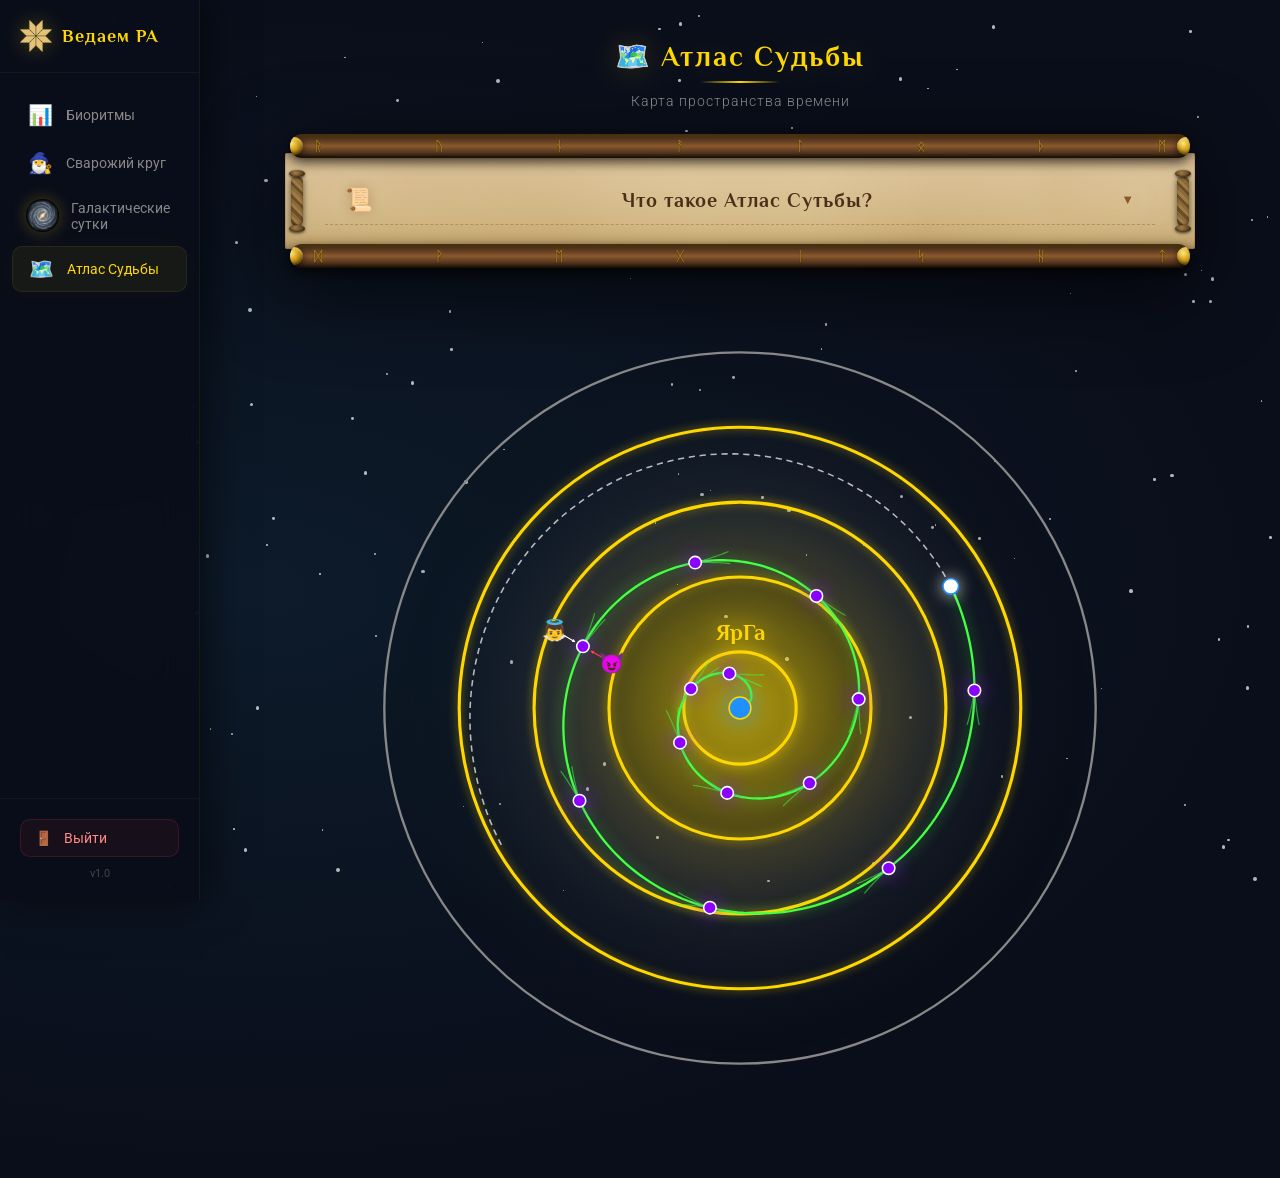
==== atlas.html @ 82c917f6 "Первый коммит" ====
<!DOCTYPE html>
<html lang="ru">
<head>
    <meta charset="UTF-8">
    <meta name="viewport" content="width=device-width, initial-scale=1.0">
    <title>Атлас Судьбы — Карта поясов</title>
    <link rel="stylesheet" href="css/style.css">
    <link rel="stylesheet" href="css/atlas.css">
    <link href="https://fonts.googleapis.com/css2?family=Great+Vibes&family=Philosopher:wght@400;700&family=Roboto:wght@300;400;700&display=swap" rel="stylesheet">
</head>
<body>

    <!-- ===== ЗВЁЗДЫ ===== -->
    <div class="stars" id="stars"></div>

    <!-- ===== БОКОВОЕ МЕНЮ ===== -->
    <aside class="sidebar">
        <div class="sidebar-header">
            <img src="images/alatyr.png" alt="Алатырь" class="sidebar-logo-img">
            <span class="sidebar-title">Ведаем РА</span>
        </div>
        <nav class="sidebar-nav">
            <a href="index.html" class="sidebar-link">
                <span class="sidebar-icon">📊</span>
                <span class="sidebar-text">Биоритмы</span>
            </a>
            <a href="svarog-circle.html" class="sidebar-link">
                <span class="sidebar-icon">🧙‍♂️</span>
                <span class="sidebar-text">Сварожий круг</span>
            </a>
            <a href="galactic-day.html" class="sidebar-link">
                <img src="images/galactic-day/icon.png" alt="Галактические сутки" class="sidebar-icon-img">
                <span class="sidebar-text">Галактические сутки</span>
            </a>
            <a href="atlas.html" class="sidebar-link active">
                <span class="sidebar-icon">🗺️</span>
                <span class="sidebar-text">Атлас Судьбы</span>
            </a>
        </nav>
        <div class="sidebar-footer">
            <button onclick="logoutUser()" class="sidebar-logout">
                <span class="sidebar-icon">🚪</span>
                <span class="sidebar-text">Выйти</span>
            </button>
            <span style="color: #444; font-size: 11px; display: block; margin-top: 10px;">v1.0</span>
        </div>
    </aside>

    <!-- ===== ОСНОВНОЙ КОНТЕНТ ===== -->
    <main class="main-content">
        <h1>🗺️ Атлас Судьбы</h1>
        <p class="subtitle" style="text-align: center;">Карта пространства времени</p>

        <!-- ===== СВИТОК: ЧТО ТАКОЕ АТЛАС СУТЬБЫ ===== -->
        <div id="atlas-scroll">
            <div class="scroll-roller scroll-roller-top">
                <span class="scroll-rune">ᚱ</span>
                <span class="scroll-rune">ᚢ</span>
                <span class="scroll-rune">ᚾ</span>
                <span class="scroll-rune">ᚨ</span>
                <span class="scroll-rune">ᛚ</span>
                <span class="scroll-rune">ᛟ</span>
                <span class="scroll-rune">ᚦ</span>
                <span class="scroll-rune">ᛗ</span>
            </div>

            <div class="scroll-parchment">
                <div class="scroll-tie scroll-tie-left"></div>
                <div class="scroll-tie scroll-tie-right"></div>

                <button id="atlas-scroll-toggle" class="scroll-toggle">
                    <span class="scroll-toggle-icon">📜</span>
                    <span class="scroll-toggle-text">Что такое Атлас Сутьбы?</span>
                    <span class="scroll-toggle-arrow">▼</span>
                </button>

                <div id="atlas-scroll-body" class="scroll-body">
                    <div class="scroll-content">
                        <div class="scroll-text">

                            <p>«Атлас Сутьбы» — это инструмент, с помощью которого можно мысленно определить местоположение и вектор движения жизненного пути не только отдельного человека, но и целого народа, и всего человечества, и даже космических содружеств.</p>

                            <p>Это карта, на которой прочерчены дороги судеб. Карта, где масштабом служат не километры, а пространство времени, по которому движутся мириады сущностей. Карта, где компас указывает не на север, а на степень близости души к свету или тьме.</p>

                            <h3>🏹 Грех — Отклонение от Гармоничного Полёта</h3>

                            <p>Я хочу начать рассказывать об устройстве Атласа с глубинного понимания слова <strong>грех</strong>. Представь себе мишень для стрельбы из лука. Ты — стрела. Лук и натянутая тетива — это божественные силы, дающие в момент рождения и подготовки к нему импульс для жизни, с заложенной в твоём нравственном ядре наиболее благоприятной траекторией полёта. Назовём это <strong>божественной волей</strong>, или божьим планом на твою жизнь.</p>

                            <p>Божественная воля имеет свой простор — некие рамки божьего промысла, внутри которых ты имеешь собственную волю. Ты, как волшебная стрела, запущен вперёд во времени и не в силах этого изменить, но ты можешь менять траекторию своего полёта исходя из внутренних желаний и потребностей.</p>

                            <p>Небесные силы непрерывно, через <strong>совесть</strong>, звучащую в сердце, наставляют тебя в момент сложного морально-этического выбора на наиболее гармоничную траекторию полёта, чтобы ты всегда попадал в яблочко. Твоё же невежество и силы мрака, пользующиеся им, наоборот, уводят стрелу твоего духа от цели — как говорится, «в молоко». Отклонение от гармоничного полёта и есть <strong>поГрешность</strong>, то есть грех.</p>

                            <p>Блуд — это грех, он не даст построить гармоничную семью и познать настоящую любовь. То же самое относится к зависти и всем остальным порокам — как проявленным, так и внутренним. Пороки не дадут тебе исполнить предназначение и познать уготованное Богами счастье.</p>

                            <h3>🌊 Поток Времени — Канал Судьбы</h3>

                            <p>Для удобства понимания давай представим поток времени, в котором стрела духа летит к цели, в виде <strong>цилиндрического луча</strong>. Он течёт из прошлого в будущее, пронизывая настоящее. Этот энергоинформационный, жизньродящий поток дарован Творцом как главный ресурс жизни. Без этого беЗконечного потока невозможно ничто: ни мысли, ни чувства, ни действия, ни рост, ни падение, ни сама жизнь.</p>

                            <p><strong>Атлас Сутьбы</strong> в этом смысле является своеобразной координатной системой, описывающей сферу квантового потока времени, в котором разворачивается событийный ряд жизни человека, народа или всего человечества. Да, этой самой стрелой можно представить не только отдельного человека, но и целый народ, и всё человечество в целом.</p>

                            <p>Атлас разграничивает цилиндрический канал квантового потока времени на равные слои, которые называются <strong>поясами сутьбы</strong>. В Атласе Судьбы есть четыре пояса и центральный стержень <strong>«ЯрГа»</strong> — ядро Золотого Пути Восхождения. ЯрГа — это идеальная траектория для стрелы нашего духа. Эти элементы есть не что иное, как качественно отличные друг от друга сектора квантового пространства, в которых находятся энергии, соответствующие определённым качествам событий в событийном ряду сутьбы. Каждый пояс включает в себя определённый частотный диапазон энергий.</p>

                            <h3>💡 Луч Фонарика — Свет и Тьма Поясов</h3>

                            <p>Канал судьбы — это условно, для удобства восприятия, цилиндрическая сфера, в которой течёт поток времени и летит стрела нашего духа. Она подобна реке: чем ближе к центру канала, тем сильнее течение, несущее дух к светлым мирам, тем чище и мощнее энергия. А ты помнишь, что высокочастотная энергия имеет бОльшую информационную ёмкость, а значит, и сущность, резонирующая с этой частотой и питаемая этой энергией, имеет более ёмкое и мощное сознание — а значит, большее могущество и стойкость духа к проделкам воплощённой в бесах тьмы.</p>

                            <p>Чем дальше от центра, тем частота ниже, тем больше тьма покрывает свет, и сознание становится более затуманенным и слабым, а значит — более уязвимым.</p>

                            <p>Представь себе луч фонарика. В центре — самый яркий, чистый, мощный свет. По краям свет рассеивается, смешивается с тьмой, становится тусклым, неясным.</p>

                            <p>Так и здесь:</p>

                            <ul class="scroll-list">
                                <li><span class="dot dot-light"></span><strong>Центральные пояса</strong> — высокочастотные, светлые. Здесь правят высшие ценности: совесть, любовь, справедливость, творчество, осознанность и т.д.</li>
                                <li><span class="dot dot-mid"></span><strong>Срединные пояса</strong> — смешанные, серые. Здесь человек мечется между светом и тьмой.</li>
                                <li><span class="dot dot-dark"></span><strong>Крайние пояса</strong> — низкочастотные, тёмные. Здесь царят невежество, порок, эгоизм, гордыня, страхи. Здесь душа, шагнув за черту Грани Миров, может потерять ориентир света навсегда…</li>
                            </ul>

                            <h3>🪞 Где Ты Находишься?</h3>

                            <p>Если, например, человек или народ пребывает на поясе, названном <strong>Пояс Порока</strong>, — о каких благородных и счастливых свершениях может идти речь? Там — слабость духа и низменные похоти, разрушающие судьбу. Там — тщеславие, невежество, эгоизм, гордыня, рабство. Если же сущность движется в пространстве светлых поясов — её ждёт иная судьба. Светлая, осознанная, счастливая.</p>

                            <p>Вопрос лишь в том: где ты находишься? Но не забывай — ты, являясь частичкой соборной души народа и человечества, разделяешь коллективную сутьбу своей семьи, рода и народа. Поэтому ты <strong>в ответе за всё</strong>, что происходит в рамках твоего зрения и в поле твоего понимания!</p>

                        </div>
                    </div>
                </div>
            </div>

            <div class="scroll-roller scroll-roller-bottom">
                <span class="scroll-rune">ᛞ</span>
                <span class="scroll-rune">ᚹ</span>
                <span class="scroll-rune">ᛖ</span>
                <span class="scroll-rune">ᚷ</span>
                <span class="scroll-rune">ᛁ</span>
                <span class="scroll-rune">ᛋ</span>
                <span class="scroll-rune">ᚺ</span>
                <span class="scroll-rune">ᛏ</span>
            </div>
        </div>

        <!-- ===== СХЕМА ===== -->
        <div id="atlas-wrap">
            <svg id="atlas-svg" viewBox="0 0 1000 1000" xmlns="http://www.w3.org/2000/svg">
                <!-- Схема рисуется через JS -->
            </svg>
        </div>

        <!-- ===== ВСПЛЫВАЮЩАЯ КАРТОЧКА ПРИ НАВЕДЕНИИ ===== -->
        <div id="atlas-tooltip">
            <div class="atlas-tooltip-name"></div>
        </div>

        <!-- ===== ИНФО-ПАНЕЛЬ (при клике) ===== -->
        <div id="atlas-info-panel" style="display: none;">
            <div class="atlas-info-roller-top">
                <span class="scroll-rune">ᚱ</span>
                <span class="scroll-rune">ᚢ</span>
                <span class="scroll-rune">ᚾ</span>
                <span class="scroll-rune">ᚨ</span>
                <span class="scroll-rune">ᛚ</span>
                <span class="scroll-rune">ᛟ</span>
                <span class="scroll-rune">ᚦ</span>
                <span class="scroll-rune">ᛗ</span>
            </div>

            <div class="atlas-info-parchment">
                <button class="close-btn" id="closeAtlasInfo">✕</button>
                <div class="atlas-info-content">
                    <!-- Содержимое через JS -->
                </div>
            </div>

            <div class="atlas-info-roller-bottom">
                <span class="scroll-rune">ᛞ</span>
                <span class="scroll-rune">ᚹ</span>
                <span class="scroll-rune">ᛖ</span>
                <span class="scroll-rune">ᚷ</span>
                <span class="scroll-rune">ᛁ</span>
                <span class="scroll-rune">ᛋ</span>
                <span class="scroll-rune">ᚺ</span>
                <span class="scroll-rune">ᛏ</span>
            </div>
        </div>
    </main>

    <script type="module" src="js/atlas.js"></script>
    
    <script>
        // ===== ГЕНЕРАЦИЯ ЗВЁЗД =====
        (function createStars() {
            const container = document.getElementById('stars');
            if (!container) return;
            const count = 150;
            for (let i = 0; i < count; i++) {
                const star = document.createElement('div');
                star.className = 'star';
                const size = Math.random() * 3 + 1;
                star.style.width = size + 'px';
                star.style.height = size + 'px';
                star.style.left = Math.random() * 100 + '%';
                star.style.top = Math.random() * 100 + '%';
                container.appendChild(star);
            }
        })();

        // ===== ФУНКЦИЯ ВЫХОДА (СБРОС ДАННЫХ) =====
        window.logoutUser = function() {
            localStorage.removeItem('userName');
            localStorage.removeItem('userGender');
            window._userName = null;
            window._userGender = null;
            window.location.href = 'index.html';
        };
    </script>
</body>
</html>
---- css/style.css ----
/* ===== 0. ПОДКЛЮЧЕНИЕ ШРИФТОВ ===== */
/* Шрифты подключены через Google Fonts в HTML */

/* ===== 1. ОБЩИЕ СТИЛИ ===== */
* {
    margin: 0;
    padding: 0;
    box-sizing: border-box;
}

body {
    background: #0a0e1a;
    color: #e0e0e0;
    font-family: 'Roboto', 'Segoe UI', Arial, sans-serif;
    padding: 20px;
    min-height: 100vh;
    background: radial-gradient(ellipse at 20% 50%, #0d1b2a, #0a0e1a 70%);
    position: relative;
    overflow-x: hidden;
}

/* ===== 1.1. ЗВЁЗДЫ (СТАТИЧНЫЕ, БЕЗ АНИМАЦИИ) ===== */
.stars {
    position: fixed;
    top: 0;
    left: 0;
    width: 100%;
    height: 100%;
    pointer-events: none;
    z-index: 0;
    overflow: hidden;
}

.star {
    position: absolute;
    background: white;
    border-radius: 50%;
    opacity: 0.7;
}

/* ===== 1.2. ЗОЛОТЫЕ АКЦЕНТЫ ===== */
.gold-glow {
    text-shadow: 0 0 20px rgba(255, 215, 0, 0.15);
}

/* ===== 2. ЗАГОЛОВКИ ===== */
h1 {
    text-align: center;
    color: #ffd700;
    font-size: 28px;
    margin-bottom: 10px;
    text-shadow: 0 0 30px rgba(255, 215, 0, 0.2), 0 0 60px rgba(255, 215, 0, 0.05);
    letter-spacing: 2px;
    font-family: 'Philosopher', 'Segoe UI', serif;
    font-weight: 700;
    position: relative;
    z-index: 1;
}

h1::after {
    content: '';
    display: block;
    width: 80px;
    height: 2px;
    margin: 8px auto 0;
    background: linear-gradient(90deg, transparent, #ffd700, transparent);
}

.subtitle {
    text-align: center;
    color: #888;
    font-size: 14px;
    margin-bottom: 25px;
    font-weight: 300;
    letter-spacing: 1px;
    position: relative;
    z-index: 1;
}

/* ===== 3. УПРАВЛЕНИЕ ===== */
.controls {
    display: flex;
    flex-wrap: wrap;
    justify-content: center;
    align-items: center;
    gap: 15px;
    background: rgba(255, 255, 255, 0.04);
    backdrop-filter: blur(10px);
    -webkit-backdrop-filter: blur(10px);
    padding: 15px 20px;
    border-radius: 16px;
    margin-bottom: 25px;
    border: 1px solid rgba(255, 215, 0, 0.1);
    box-shadow: 0 8px 32px rgba(0, 0, 0, 0.4);
    position: relative;
    z-index: 1;
    transition: all 0.3s ease;
}

.controls:hover {
    border-color: rgba(255, 215, 0, 0.2);
    box-shadow: 0 8px 40px rgba(0, 0, 0, 0.5);
}

.controls label {
    display: flex;
    align-items: center;
    gap: 8px;
    font-size: 14px;
    color: #aaa;
    cursor: pointer;
    font-weight: 300;
}

.controls input[type="date"] {
    background: rgba(255, 255, 255, 0.06);
    border: 1px solid rgba(255, 255, 255, 0.1);
    color: #e0e0e0;
    padding: 6px 10px;
    border-radius: 8px;
    font-size: 14px;
    cursor: pointer;
    transition: all 0.3s ease;
    font-family: 'Roboto', sans-serif;
}

.controls input[type="date"]:focus {
    border-color: #ffd700;
    outline: none;
    box-shadow: 0 0 20px rgba(255, 215, 0, 0.1);
}

.controls select {
    background: rgba(255, 255, 255, 0.06);
    border: 1px solid rgba(255, 255, 255, 0.1);
    color: #e0e0e0;
    padding: 6px 10px;
    border-radius: 8px;
    font-size: 14px;
    cursor: pointer;
    transition: all 0.3s ease;
    font-family: 'Roboto', sans-serif;
}

.controls select:focus {
    border-color: #ffd700;
    outline: none;
}

.controls button {
    background: rgba(255, 215, 0, 0.08);
    border: 1px solid rgba(255, 215, 0, 0.15);
    color: #ffd700;
    padding: 7px 18px;
    border-radius: 8px;
    cursor: pointer;
    font-size: 14px;
    transition: all 0.3s ease;
    font-family: 'Roboto', sans-serif;
    position: relative;
    overflow: hidden;
}

.controls button::after {
    content: '';
    position: absolute;
    top: 50%;
    left: 50%;
    width: 0;
    height: 0;
    background: rgba(255, 215, 0, 0.1);
    border-radius: 50%;
    transition: all 0.5s ease;
    transform: translate(-50%, -50%);
}

.controls button:hover::after {
    width: 300px;
    height: 300px;
}

.controls button:hover {
    background: #ffd700;
    color: #0a0e1a;
    border-color: #ffd700;
    transform: scale(1.02);
    box-shadow: 0 4px 30px rgba(255, 215, 0, 0.2);
}

#todayBtn {
    background: rgba(255, 255, 255, 0.05);
    border-color: rgba(255, 255, 255, 0.1);
    color: #aaa;
}

#todayBtn:hover {
    background: #ffd700;
    color: #0a0e1a;
    border-color: #ffd700;
}

#updateBtn {
    background: rgba(255, 215, 0, 0.12);
    border-color: rgba(255, 215, 0, 0.2);
}

/* ===== 4. ЛЕГЕНДА ===== */
#legend {
    display: flex;
    flex-wrap: wrap;
    justify-content: center;
    gap: 20px;
    background: rgba(255, 255, 255, 0.03);
    backdrop-filter: blur(10px);
    -webkit-backdrop-filter: blur(10px);
    padding: 12px 20px;
    border-radius: 16px;
    margin-bottom: 20px;
    border: 1px solid rgba(255, 255, 255, 0.06);
    position: relative;
    z-index: 1;
}

.legend-item {
    display: flex;
    align-items: center;
    gap: 8px;
    font-size: 13px;
    color: #ccc;
    cursor: pointer;
    position: relative;
    padding: 4px 10px;
    border-radius: 8px;
    transition: all 0.3s ease;
    font-weight: 300;
}

.legend-item:hover {
    background: rgba(255, 255, 255, 0.05);
    transform: translateY(-1px);
}

.legend-color {
    width: 24px;
    height: 4px;
    border-radius: 4px;
    box-shadow: 0 0 10px rgba(255, 255, 255, 0.05);
}

.legend-days {
    color: #666;
    font-size: 11px;
}

/* ===== 5. ВСПЛЫВАЮЩЕЕ ОКНО ДЛЯ ЦИКЛА ===== */
#cycle-tooltip {
    display: none;
    position: fixed;
    z-index: 9998;
    background: rgba(20, 30, 50, 0.95);
    backdrop-filter: blur(20px);
    -webkit-backdrop-filter: blur(20px);
    border: 1px solid rgba(255, 215, 0, 0.15);
    border-radius: 16px;
    padding: 16px 20px;
    max-width: 300px;
    box-shadow: 0 8px 40px rgba(0, 0, 0, 0.8), 0 0 30px rgba(255, 215, 0, 0.05);
    pointer-events: none;
    color: #e0e0e0;
    transform: translate(-50%, -110%);
}

#cycle-tooltip .cycle-name {
    font-size: 18px;
    font-weight: bold;
    margin-bottom: 6px;
    font-family: 'Philosopher', serif;
}

#cycle-tooltip .cycle-desc {
    font-size: 13px;
    color: #bbb;
    line-height: 1.5;
}

#cycle-tooltip .cycle-detail {
    font-size: 12px;
    color: #888;
    margin-top: 6px;
}

/* ===== 6. ЛУННАЯ ДОРОГА ===== */
#lunar-road {
    background: rgba(255, 255, 255, 0.03);
    backdrop-filter: blur(10px);
    -webkit-backdrop-filter: blur(10px);
    border-radius: 16px;
    padding: 15px 10px;
    margin-bottom: 20px;
    border: 1px solid rgba(255, 255, 255, 0.06);
    min-height: 70px;
    overflow-x: auto;
    display: flex;
    align-items: center;
    gap: 2px;
    flex-wrap: nowrap;
    position: relative;
    z-index: 1;
}

.lunar-day {
    display: inline-flex;
    flex-direction: column;
    align-items: center;
    font-size: 22px;
    padding: 4px 4px;
    cursor: pointer;
    min-width: 40px;
    flex-shrink: 0;
    position: relative;
    transition: all 0.3s ease;
    border-radius: 12px;
}

.lunar-day .date-label {
    font-size: 8px;
    color: #666;
    margin-top: 2px;
}

.lunar-day.today {
    background: rgba(255, 215, 0, 0.12);
    border-radius: 12px;
    padding: 4px 6px;
    box-shadow: 0 0 20px rgba(255, 215, 0, 0.05);
}

/* ===== 7. ВСПЛЫВАЮЩЕЕ ОКНО ДЛЯ ЛУНЫ ===== */
#moon-tooltip {
    display: none;
    position: fixed;
    z-index: 9999;
    background: rgba(20, 30, 50, 0.95);
    backdrop-filter: blur(20px);
    -webkit-backdrop-filter: blur(20px);
    border: 2px solid rgba(255, 215, 0, 0.2);
    border-radius: 16px;
    padding: 16px 20px;
    max-width: 280px;
    box-shadow: 0 8px 40px rgba(0, 0, 0, 0.8), 0 0 40px rgba(255, 215, 0, 0.05);
    pointer-events: none;
    transform: translate(-50%, -110%);
    color: #e0e0e0;
}

#moon-tooltip .phase-icon {
    font-size: 40px;
    text-align: center;
    display: block;
    margin-bottom: 6px;
}

#moon-tooltip .phase-name {
    font-size: 18px;
    font-weight: bold;
    color: #ffd700;
    text-align: center;
    margin-bottom: 6px;
    font-family: 'Philosopher', serif;
}

#moon-tooltip .phase-short {
    font-size: 13px;
    color: #aaa;
    text-align: center;
    margin-bottom: 8px;
    font-style: italic;
}

#moon-tooltip .phase-influence {
    font-size: 14px;
    color: #bbb;
    text-align: center;
    line-height: 1.4;
}

#moon-tooltip .phase-history {
    font-size: 12px;
    color: #888;
    text-align: center;
    line-height: 1.4;
    margin-top: 8px;
    border-top: 1px solid rgba(255, 215, 0, 0.1);
    padding-top: 8px;
}

/* ===== 8. ГРАФИК ===== */
#chart-container {
    background: rgba(255, 255, 255, 0.03);
    backdrop-filter: blur(10px);
    -webkit-backdrop-filter: blur(10px);
    border-radius: 16px;
    padding: 15px;
    margin-bottom: 20px;
    border: 1px solid rgba(255, 255, 255, 0.06);
    min-height: 420px;
    position: relative;
    overflow-x: auto;
    z-index: 1;
    box-shadow: inset 0 0 60px rgba(0, 0, 0, 0.3);
}

#biorhythmChart {
    height: 420px !important;
    background: transparent;
    display: block;
    border-radius: 8px;
    max-width: none !important;
}

#chart-container canvas {
    cursor: default;
    filter: drop-shadow(0 0 20px rgba(255, 215, 0, 0.02));
}

/* ===== 9. КРИТИЧЕСКИЕ ДНИ ===== */
#critical-days {
    background: rgba(255, 255, 255, 0.03);
    backdrop-filter: blur(10px);
    -webkit-backdrop-filter: blur(10px);
    border-radius: 16px;
    padding: 15px 20px;
    border: 1px solid rgba(255, 255, 255, 0.06);
    color: #888;
    font-size: 14px;
    min-height: 50px;
    margin-bottom: 20px;
    position: relative;
    z-index: 1;
}

#critical-days strong {
    color: #ffd700;
}

.critical-item {
    display: inline-block;
    background: rgba(255, 215, 0, 0.08);
    border: 1px solid rgba(255, 215, 0, 0.1);
    padding: 2px 12px;
    border-radius: 12px;
    margin: 3px 5px 3px 0;
    font-size: 13px;
    color: #ffd700;
    cursor: pointer;
    transition: all 0.3s ease;
}

.critical-item:hover {
    background: rgba(255, 215, 0, 0.2);
    transform: scale(1.05);
    box-shadow: 0 0 20px rgba(255, 215, 0, 0.1);
}

/* ===== 10. ИНФО-ОКНО КРИТИЧЕСКОГО ДНЯ ===== */
#critical-info {
    display: none;
    background: rgba(255, 215, 0, 0.04);
    backdrop-filter: blur(20px);
    -webkit-backdrop-filter: blur(20px);
    border: 1px solid rgba(255, 215, 0, 0.15);
    border-radius: 16px;
    padding: 20px 24px;
    margin-bottom: 20px;
    color: #ddd;
    line-height: 1.6;
    position: relative;
    z-index: 1;
    box-shadow: 0 8px 40px rgba(0, 0, 0, 0.4);
    animation: fadeSlideIn 0.4s ease;
}

@keyframes fadeSlideIn {
    from {
        opacity: 0;
        transform: translateY(-10px);
    }
    to {
        opacity: 1;
        transform: translateY(0);
    }
}

#critical-info .close-btn {
    float: right;
    background: none;
    border: none;
    color: #888;
    font-size: 20px;
    cursor: pointer;
    transition: all 0.3s ease;
}

#critical-info .close-btn:hover {
    color: #ffd700;
    transform: rotate(90deg);
}

#critical-info .critical-date {
    font-size: 20px;
    font-weight: bold;
    color: #ffd700;
    margin-bottom: 10px;
    font-family: 'Philosopher', serif;
}

#critical-info .critical-desc {
    font-size: 14px;
    color: #bbb;
}

#critical-info .critical-cycles {
    margin-top: 10px;
    font-size: 13px;
}

#critical-info .critical-cycles span {
    display: inline-block;
    margin-right: 12px;
    padding: 3px 10px;
    border-radius: 8px;
    font-size: 12px;
}

/* ===== 11. ИНФО-ОКНО ДЛЯ ЛЮБОГО ДНЯ ===== */
#day-info {
    display: none;
    background: rgba(255, 215, 0, 0.04);
    backdrop-filter: blur(20px);
    -webkit-backdrop-filter: blur(20px);
    border: 1px solid rgba(255, 215, 0, 0.15);
    border-radius: 16px;
    padding: 20px 24px;
    margin-bottom: 20px;
    color: #ddd;
    line-height: 1.8;
    position: relative;
    z-index: 1;
    box-shadow: 0 8px 40px rgba(0, 0, 0, 0.4);
    animation: fadeSlideIn 0.4s ease;
}

#day-info .close-btn {
    float: right;
    background: none;
    border: none;
    color: #888;
    font-size: 20px;
    cursor: pointer;
    transition: all 0.3s ease;
}

#day-info .close-btn:hover {
    color: #ffd700;
    transform: rotate(90deg);
}

#day-info .day-date {
    font-size: 22px;
    font-weight: bold;
    color: #ffd700;
    margin-bottom: 12px;
    font-family: 'Philosopher', serif;
}

#day-info .day-moon {
    background: rgba(255, 215, 0, 0.06);
    border-radius: 12px;
    padding: 10px 14px;
    margin-bottom: 12px;
    text-align: center;
    border: 1px solid rgba(255, 215, 0, 0.08);
}

#day-info .day-moon strong {
    color: #ffd700;
}

#day-info .day-cycles {
    background: rgba(255, 255, 255, 0.03);
    border-radius: 12px;
    padding: 8px 14px;
    margin-bottom: 12px;
    border: 1px solid rgba(255, 255, 255, 0.06);
}

#day-info .day-recommendation {
    background: rgba(255, 255, 255, 0.03);
    border-radius: 12px;
    padding: 10px 14px;
    margin-bottom: 12px;
    border: 1px solid rgba(255, 255, 255, 0.06);
    font-size: 15px;
}

#day-info .day-history {
    background: rgba(255, 215, 0, 0.03);
    border-radius: 12px;
    padding: 10px 14px;
    font-size: 13px;
    color: #aaa;
    border: 1px solid rgba(255, 215, 0, 0.06);
}

/* ===== 12. ДИАЛОГОВОЕ ОКНО С AI (ВЕДАГОР) ===== */
.day-ai-advice {
    background: rgba(68, 255, 136, 0.04);
    backdrop-filter: blur(10px);
    -webkit-backdrop-filter: blur(10px);
    border: 1px solid rgba(68, 255, 136, 0.08);
    border-radius: 12px;
    padding: 12px 16px;
    margin-top: 12px;
    line-height: 1.6;
    min-height: 50px;
}

.day-ai-advice .ai-loading {
    display: flex;
    align-items: center;
    gap: 12px;
    padding: 10px 0;
    color: #888;
    font-style: italic;
}

.day-ai-advice .ai-chat-area {
    max-height: 350px;
    overflow-y: auto;
    margin-bottom: 10px;
    padding-right: 4px;
}

.day-ai-advice .ai-chat-area::-webkit-scrollbar {
    width: 4px;
}

.day-ai-advice .ai-chat-area::-webkit-scrollbar-track {
    background: rgba(255, 255, 255, 0.03);
    border-radius: 4px;
}

.day-ai-advice .ai-chat-area::-webkit-scrollbar-thumb {
    background: rgba(255, 215, 0, 0.2);
    border-radius: 4px;
}

.day-ai-advice .ai-message {
    padding: 10px 14px;
    margin-bottom: 10px;
    border-radius: 12px;
    animation: fadeInUp 0.5s ease;
}

@keyframes fadeInUp {
    from {
        opacity: 0;
        transform: translateY(15px);
    }
    to {
        opacity: 1;
        transform: translateY(0);
    }
}

.day-ai-advice .ai-bot {
    background: rgba(255, 215, 0, 0.05);
    border: 1px solid rgba(255, 215, 0, 0.08);
}

.day-ai-advice .ai-bot strong {
    color: #ffd700;
    font-size: 15px;
    font-family: 'Philosopher', serif;
}

.day-ai-advice .ai-user {
    background: rgba(68, 255, 136, 0.05);
    border: 1px solid rgba(68, 255, 136, 0.08);
    text-align: right;
}

.day-ai-advice .ai-user strong {
    color: #44ff88;
}

.day-ai-advice .ai-text {
    color: #ddd;
    font-size: 14px;
    line-height: 1.7;
    display: block;
    margin-top: 4px;
    white-space: pre-wrap;
}

.day-ai-advice .ai-text span {
    color: #ffd700;
}

.day-ai-advice .ai-chat-input {
    display: flex;
    gap: 8px;
    border-top: 1px solid rgba(255, 255, 255, 0.06);
    padding-top: 10px;
    margin-top: 4px;
}

.day-ai-advice .ai-chat-input input {
    flex: 1;
    background: rgba(255, 255, 255, 0.05);
    border: 1px solid rgba(255, 255, 255, 0.08);
    border-radius: 8px;
    padding: 8px 14px;
    color: #e0e0e0;
    font-size: 14px;
    outline: none;
    transition: all 0.3s ease;
    font-family: 'Roboto', sans-serif;
}

.day-ai-advice .ai-chat-input input:focus {
    border-color: #ffd700;
    box-shadow: 0 0 20px rgba(255, 215, 0, 0.05);
}

.day-ai-advice .ai-chat-input input::placeholder {
    color: #666;
}

.day-ai-advice .ai-chat-input button {
    background: rgba(255, 215, 0, 0.1);
    border: 1px solid rgba(255, 215, 0, 0.15);
    border-radius: 8px;
    padding: 8px 16px;
    color: #ffd700;
    cursor: pointer;
    font-size: 18px;
    transition: all 0.3s ease;
}

.day-ai-advice .ai-chat-input button:hover {
    background: #ffd700;
    color: #0a0e1a;
    transform: scale(1.05);
    box-shadow: 0 4px 20px rgba(255, 215, 0, 0.2);
}

/* ===== 13. АНИМАЦИЯ ВЕДАГОРА ===== */
.vedagor-spinner {
    width: 40px;
    height: 40px;
    border: 3px solid rgba(255, 215, 0, 0.08);
    border-top: 3px solid #ffd700;
    border-right: 3px solid #ffd700;
    border-radius: 50%;
    animation: spin 1s linear infinite;
    display: inline-block;
    box-shadow: 0 0 30px rgba(255, 215, 0, 0.05);
    flex-shrink: 0;
}

@keyframes spin {
    0% { transform: rotate(0deg); }
    100% { transform: rotate(360deg); }
}

/* ===== 14. ИНФО БЛОК ===== */
#info-block {
    padding: 15px 20px;
    background: rgba(255, 215, 0, 0.03);
    backdrop-filter: blur(10px);
    -webkit-backdrop-filter: blur(10px);
    border-radius: 16px;
    border: 1px solid rgba(255, 215, 0, 0.08);
    color: #aaa;
    font-size: 13px;
    line-height: 1.6;
    position: relative;
    z-index: 1;
}

#info-block strong {
    color: #ffd700;
}

/* ===== 15. БОКОВОЕ МЕНЮ ===== */
.sidebar {
    position: fixed;
    left: 0;
    top: 0;
    width: 200px;
    height: 100vh;
    background: rgba(10, 14, 26, 0.92);
    backdrop-filter: blur(20px);
    -webkit-backdrop-filter: blur(20px);
    border-right: 1px solid rgba(255, 215, 0, 0.06);
    display: flex;
    flex-direction: column;
    padding: 20px 0;
    z-index: 1000;
    box-shadow: 4px 0 40px rgba(0, 0, 0, 0.6);
}

.sidebar-header {
    display: flex;
    align-items: center;
    gap: 10px;
    padding: 0 20px 20px;
    border-bottom: 1px solid rgba(255, 215, 0, 0.06);
    margin-bottom: 20px;
}

.sidebar-logo {
    font-size: 28px;
}

.sidebar-logo-img {
    width: 32px;
    height: 32px;
    object-fit: contain;
    filter: drop-shadow(0 0 10px rgba(255, 215, 0, 0.3));
    flex-shrink: 0;
}

.sidebar-logout {
    width: 100%;
    display: flex;
    align-items: center;
    gap: 12px;
    padding: 10px 14px;
    background: rgba(255, 68, 68, 0.06);
    border: 1px solid rgba(255, 68, 68, 0.15);
    border-radius: 10px;
    color: #ff8888;
    font-size: 14px;
    font-family: 'Roboto', sans-serif;
    cursor: pointer;
    transition: all 0.3s ease;
    margin-bottom: 10px;
}

.sidebar-logout:hover {
    background: rgba(255, 68, 68, 0.15);
    border-color: rgba(255, 68, 68, 0.4);
    color: #ffaaaa;
    transform: translateX(4px);
}

.sidebar-title {
    color: #ffd700;
    font-size: 18px;
    font-weight: bold;
    letter-spacing: 1px;
    font-family: 'Philosopher', serif;
}

.sidebar-nav {
    display: flex;
    flex-direction: column;
    gap: 4px;
    padding: 0 12px;
    flex: 1;
}

.sidebar-link {
    display: flex;
    align-items: center;
    gap: 12px;
    padding: 10px 14px;
    border-radius: 10px;
    color: #888;
    text-decoration: none;
    transition: all 0.3s ease;
}

.sidebar-link:hover {
    background: rgba(255, 255, 255, 0.04);
    color: #e0e0e0;
    transform: translateX(4px);
}

.sidebar-link.active {
    background: rgba(255, 215, 0, 0.06);
    color: #ffd700;
    border: 1px solid rgba(255, 215, 0, 0.08);
    box-shadow: 0 0 30px rgba(255, 215, 0, 0.03);
}

.sidebar-link .sidebar-icon {
    font-size: 20px;
    width: 28px;
    text-align: center;
}

.sidebar-link .sidebar-icon-img {
    width: 33px;
    height: 33px;
    object-fit: contain;
    flex-shrink: 0;
    filter: drop-shadow(0 0 8px rgba(255, 215, 0, 0.25));
}

.sidebar-link .sidebar-text {
    font-size: 14px;
}

.sidebar-footer {
    padding: 20px 20px 0;
    border-top: 1px solid rgba(255, 255, 255, 0.03);
    margin-top: auto;
    text-align: center;
}

/* ===== 16. ОСНОВНОЙ КОНТЕНТ С ОТСТУПОМ ПОД МЕНЮ ===== */
.main-content {
    margin-left: 200px;
    padding: 20px 30px;
    min-height: 100vh;
    position: relative;
    z-index: 1;
}

/* ===== 17. ПРИВЕТСТВИЕ С ИМЕНЕМ (шрифт Philosopher) ===== */
#greeting-text,
#svarog-greeting-text {
    font-family: 'Philosopher', serif !important;
    font-weight: 700;
}

@media (max-width: 768px) {
    .sidebar {
        width: 60px;
        padding: 16px 0;
    }
    
    .sidebar-header {
        padding: 0 12px 16px;
        justify-content: center;
    }
    
    .sidebar-title {
        display: none;
    }
    
    .sidebar-link {
        padding: 10px 12px;
        justify-content: center;
    }
    
    .sidebar-link .sidebar-text {
        display: none;
    }
    
    .sidebar-link .sidebar-icon {
        font-size: 24px;
        width: auto;
    }
    
    .sidebar-logout {
        justify-content: center;
        padding: 10px 12px;
    }
    
    .sidebar-logout .sidebar-text {
        display: none;
    }
    
    .sidebar-footer {
        padding: 16px 8px 0;
    }
    
    .main-content {
        margin-left: 60px;
        padding: 6px;
    }

    body {
        padding: 0;
    }

    h1 {
        font-size: 22px;
    }

    .controls {
        flex-direction: column;
        align-items: stretch;
        gap: 8px;
        padding: 10px;
        margin-bottom: 12px;
        border-radius: 10px;
    }
    
    .controls label {
        flex-direction: column;
        align-items: flex-start;
    }
    
    .controls input[type="date"],
    .controls select {
        width: 100%;
    }

    #legend {
        gap: 10px;
        padding: 10px;
        border-radius: 10px;
        margin-bottom: 12px;
    }

    .legend-item {
        font-size: 12px;
        padding: 4px 8px;
    }

    #lunar-road {
        padding: 10px 5px;
        gap: 0px;
        border-radius: 10px;
        margin-bottom: 12px;
    }
    
    .lunar-day {
        font-size: 18px;
        min-width: 32px;
    }
    
    #chart-container {
        padding: 6px;
        border-radius: 10px;
        margin-bottom: 12px;
    }

    #critical-days {
        padding: 10px;
        border-radius: 10px;
        margin-bottom: 12px;
    }

    #critical-info {
        padding: 12px;
        border-radius: 10px;
        margin-bottom: 12px;
    }
    
    #critical-info .critical-date {
        font-size: 17px;
    }
    
    #day-info {
        padding: 12px;
        border-radius: 10px;
        margin-bottom: 12px;
    }
    
    #day-info .day-date {
        font-size: 18px;
    }

    #day-info .day-moon,
    #day-info .day-cycles,
    #day-info .day-recommendation,
    #day-info .day-history {
        padding: 8px 10px;
        border-radius: 8px;
    }

    .day-ai-advice {
        padding: 10px;
        border-radius: 8px;
    }
    
    .day-ai-advice .ai-chat-area {
        max-height: 250px;
    }
    
    .day-ai-advice .ai-text {
        font-size: 13px;
    }
    
    .day-ai-advice .ai-chat-input input {
        font-size: 13px;
        padding: 6px 10px;
    }
    
    .day-ai-advice .ai-chat-input button {
        font-size: 16px;
        padding: 6px 12px;
    }
    
    .vedagor-spinner {
        width: 30px;
        height: 30px;
    }

    #info-block {
        padding: 10px;
        border-radius: 10px;
        font-size: 12px;
    }

    #moon-tooltip,
    #cycle-tooltip {
        max-width: 240px;
        padding: 12px 14px;
    }
}

@media (max-width: 480px) {
    .sidebar {
        width: 50px;
        padding: 12px 0;
    }
    
    .sidebar-link {
        padding: 8px 10px;
    }
    
    .sidebar-link .sidebar-icon {
        font-size: 20px;
    }
    
    .sidebar-logout {
        padding: 8px 10px;
    }
    
    .main-content {
        margin-left: 50px;
        padding: 4px;
    }

    h1 {
        font-size: 18px;
    }
    
    #chart-container {
        padding: 4px;
        min-height: 320px;
    }
    
    #biorhythmChart {
        height: 320px !important;
    }
}
---- css/atlas.css ----
/* ============================================
   СТИЛИ ДЛЯ СТРАНИЦЫ "АТЛАС СУДЬБЫ"
   ============================================ */

/* ===== 1. ОБЩИЕ ===== */
#atlas-wrap {
    position: relative;
    display: flex;
    justify-content: center;
    align-items: center;
    margin: 20px auto 30px;
    max-width: 800px;
    width: 100%;
    aspect-ratio: 1 / 1;
    padding: 10px;
}

#atlas-svg {
    width: 100%;
    height: 100%;
    display: block;
}

/* ===== 2. КЛИКАБЕЛЬНЫЕ ЭЛЕМЕНТЫ ===== */
.atlas-item {
    cursor: pointer;
    transition: filter 0.25s ease;
}

/* ===== 3. ПОЯСА (невидимые кликабельные зоны) ===== */
.atlas-ring {
    fill: none;
    pointer-events: stroke;
    transition: opacity 0.25s ease;
}

.atlas-ring:hover {
    opacity: 0.4 !important;
    stroke: rgba(255, 215, 0, 0.08) !important;
}

/* ===== 4. КВАНТОВЫЕ РУБЕЖИ ===== */
.atlas-border {
    fill: none;
    stroke: #FFD700;
    stroke-width: 4;
    pointer-events: stroke;
    transition: stroke-width 0.25s ease;
    filter: drop-shadow(0 0 6px rgba(255, 215, 0, 0.6));
}

.atlas-border:hover {
    stroke-width: 6;
}

/* ===== 5. ГРАНЬ МИРОВ ===== */
.atlas-edge {
    fill: none;
    stroke: #888;
    stroke-width: 3;
    pointer-events: stroke;
    transition: stroke-width 0.25s ease;
}

.atlas-edge:hover {
    stroke-width: 5;
    stroke: #fff;
}

/* ===== 6. ЯРГА (прозрачная зона поверх градиента) ===== */
.atlas-yarga {
    fill: transparent;
    stroke: none;
    pointer-events: all;
    transition: filter 0.25s ease;
}

.atlas-yarga:hover {
    filter: drop-shadow(0 0 30px rgba(255, 215, 0, 0.6));
}

.atlas-yarga-text {
    fill: #FFD700;
    font-family: 'Philosopher', serif;
    font-size: 30px;
    font-weight: 700;
    text-anchor: middle;
    dominant-baseline: central;
    pointer-events: none;
    filter: drop-shadow(0 0 15px rgba(255, 215, 0, 0.8));
}

/* ===== 7. ПВД ===== */
.atlas-pvd {
    fill: #1E90FF;
    stroke: #FFD700;
    stroke-width: 2;
    pointer-events: all;
    transition: all 0.25s ease;
    filter: drop-shadow(0 0 15px rgba(30, 144, 255, 0.8));
}

.atlas-pvd:hover {
    fill: #44AAFF;
    filter: drop-shadow(0 0 25px rgba(30, 144, 255, 1));
}

/* ===== 8. ТОЧКИ ВЫБОРА ===== */
.atlas-choice {
    fill: #8B00FF;
    stroke: #fff;
    stroke-width: 2;
    pointer-events: all;
    transition: all 0.25s ease;
    filter: drop-shadow(0 0 12px rgba(139, 0, 255, 0.8));
}

.atlas-choice:hover {
    fill: #B040FF;
    filter: drop-shadow(0 0 20px rgba(139, 0, 255, 1));
}

/* ===== 9. ТОЧКА ВОПЛОЩЕНИЯ ===== */
.atlas-incarnation {
    fill: #fff;
    stroke: #1E90FF;
    stroke-width: 2;
    pointer-events: all;
    transition: all 0.25s ease;
    filter: drop-shadow(0 0 10px rgba(255, 255, 255, 0.8));
}

.atlas-incarnation:hover {
    fill: #FFFFCC;
    filter: drop-shadow(0 0 20px rgba(255, 255, 255, 1));
}

/* ===== 10. ЛИНИЯ ЖИЗНИ ===== */
.atlas-life-line {
    fill: none;
    stroke: #44FF44;
    stroke-width: 3;
    pointer-events: stroke;
    filter: drop-shadow(0 0 8px rgba(68, 255, 68, 0.6));
    transition: stroke-width 0.25s ease;
}

.atlas-life-line:hover {
    stroke-width: 5;
    filter: drop-shadow(0 0 15px rgba(68, 255, 68, 1));
}

/* ===== 11. ЛИНИЯ ПРОШЛОЙ ЖИЗНИ ===== */
.atlas-past-line {
    fill: none;
    stroke: #FFFFFF;
    stroke-width: 2;
    stroke-dasharray: 8 6;
    pointer-events: stroke;
    opacity: 0.7;
    transition: opacity 0.25s ease;
}

.atlas-past-line:hover {
    opacity: 1;
    stroke-width: 3;
}

/* ===== 12. ВЕКТОР СИЛ СВЕТА ===== */
.atlas-vector-light {
    pointer-events: all;
    cursor: pointer;
}

.atlas-vector-light:hover .atlas-vector-light-arrow {
    filter: drop-shadow(0 0 12px rgba(255, 255, 255, 1));
}

.atlas-vector-light-arrow {
    stroke: #FFFFFF;
    stroke-width: 2;
    transition: filter 0.25s ease;
}

.atlas-vector-light-text {
    fill: #FFFFFF;
    font-family: 'Roboto', sans-serif;
    font-size: 12px;
    font-weight: 300;
    text-anchor: middle;
    pointer-events: none;
    opacity: 0.9;
}

/* ===== 13. ВЕКТОР СИЛ ТЬМЫ ===== */
.atlas-vector-dark {
    pointer-events: all;
    cursor: pointer;
}

.atlas-vector-dark:hover .atlas-vector-dark-arrow {
    filter: drop-shadow(0 0 12px rgba(255, 68, 68, 1));
}

.atlas-vector-dark-arrow {
    stroke: #FF4444;
    stroke-width: 2;
    transition: filter 0.25s ease;
}

.atlas-vector-dark-text {
    fill: #FF4444;
    font-family: 'Roboto', sans-serif;
    font-size: 12px;
    font-weight: 300;
    text-anchor: middle;
    pointer-events: none;
    opacity: 0.9;
}

/* ===== 14. ВСПЛЫВАЮЩАЯ КАРТОЧКА ===== */
#atlas-tooltip {
    display: none;
    position: fixed;
    z-index: 9999;
    background: rgba(20, 30, 50, 0.95);
    backdrop-filter: blur(20px);
    -webkit-backdrop-filter: blur(20px);
    border: 1px solid rgba(255, 215, 0, 0.3);
    border-radius: 12px;
    padding: 10px 18px;
    box-shadow: 0 8px 30px rgba(0, 0, 0, 0.7);
    pointer-events: none;
    transform: translate(-50%, -120%);
    transition: opacity 0.15s ease;
}

#atlas-tooltip .atlas-tooltip-name {
    color: #FFD700;
    font-family: 'Philosopher', serif;
    font-size: 16px;
    font-weight: 700;
    white-space: nowrap;
}

/* ============================================
   ИНФО-ПАНЕЛЬ — СВИТОК
   ============================================ */

#atlas-info-panel {
    position: relative;
    display: flex;
    flex-direction: column;
    align-items: stretch;
    margin: 30px auto;
    max-width: 900px;
    filter: drop-shadow(0 20px 40px rgba(0, 0, 0, 0.6));
    animation: scrollUnroll 0.7s cubic-bezier(0.22, 1, 0.36, 1);
    transform-origin: top center;
}

/* ===== ВЕРХНИЙ ВАЛИК ИНФО-ПАНЕЛИ ===== */
.atlas-info-roller-top,
.atlas-info-roller-bottom {
    position: relative;
    height: 24px;
    border-radius: 12px;
    background:
        linear-gradient(180deg,
            #2a1a0a 0%,
            #4a2f1a 15%,
            #6b4426 35%,
            #8b5a2b 50%,
            #6b4426 65%,
            #4a2f1a 85%,
            #2a1a0a 100%);
    box-shadow:
        0 4px 12px rgba(0, 0, 0, 0.7),
        inset 0 2px 3px rgba(255, 215, 0, 0.15),
        inset 0 -2px 4px rgba(0, 0, 0, 0.6);
    display: flex;
    align-items: center;
    justify-content: space-between;
    padding: 0 24px;
    z-index: 3;
    overflow: hidden;
}

.atlas-info-roller-top::before,
.atlas-info-roller-top::after,
.atlas-info-roller-bottom::before,
.atlas-info-roller-bottom::after {
    content: '';
    position: absolute;
    top: 50%;
    transform: translateY(-50%);
    width: 18px;
    height: 18px;
    border-radius: 50%;
    background:
        radial-gradient(circle at 35% 35%, #ffe680 0%, #d4a017 40%, #8b6914 70%, #4a3508 100%);
    box-shadow:
        0 2px 8px rgba(0, 0, 0, 0.7),
        inset 0 -2px 3px rgba(0, 0, 0, 0.4),
        inset 0 2px 3px rgba(255, 235, 150, 0.6);
    z-index: 4;
}

.atlas-info-roller-top::before,
.atlas-info-roller-bottom::before { left: -5px; }

.atlas-info-roller-top::after,
.atlas-info-roller-bottom::after { right: -5px; }

.atlas-info-roller-top { margin-bottom: -5px; }
.atlas-info-roller-bottom { margin-top: -5px; }

/* ===== ПЕРГАМЕНТ ИНФО-ПАНЕЛИ ===== */
.atlas-info-parchment {
    position: relative;
    background:
        radial-gradient(circle at 15% 20%, rgba(139, 90, 43, 0.12) 0%, transparent 25%),
        radial-gradient(circle at 85% 30%, rgba(139, 90, 43, 0.10) 0%, transparent 20%),
        radial-gradient(circle at 30% 75%, rgba(139, 90, 43, 0.08) 0%, transparent 22%),
        radial-gradient(circle at 70% 85%, rgba(139, 90, 43, 0.11) 0%, transparent 18%),
        radial-gradient(circle at 50% 50%, rgba(160, 110, 60, 0.06) 0%, transparent 60%),
        linear-gradient(180deg, #f0dbb5 0%, #e8d2a6 30%, #e0c896 70%, #d8bd85 100%);
    border-radius: 2px;
    padding: 32px 46px 36px;
    margin: 0 -5px;
    box-shadow:
        inset 0 0 60px rgba(139, 90, 43, 0.18),
        inset 0 0 120px rgba(90, 60, 20, 0.08),
        inset 0 0 0 1px rgba(120, 80, 30, 0.25);
    z-index: 1;
    color: #3a2a15;
    font-family: 'Philosopher', serif;
}

.atlas-info-parchment::before,
.atlas-info-parchment::after {
    content: '';
    position: absolute;
    left: 0;
    right: 0;
    height: 20px;
    pointer-events: none;
    z-index: 2;
}

.atlas-info-parchment::before {
    top: 0;
    background: linear-gradient(180deg,
        rgba(90, 60, 20, 0.25) 0%,
        rgba(120, 80, 30, 0.08) 40%,
        transparent 100%);
}

.atlas-info-parchment::after {
    bottom: 0;
    background: linear-gradient(0deg,
        rgba(90, 60, 20, 0.25) 0%,
        rgba(120, 80, 30, 0.08) 40%,
        transparent 100%);
}

/* ===== КНОПКА ЗАКРЫТИЯ ===== */
#atlas-info-panel .close-btn {
    position: absolute;
    top: 14px;
    right: 18px;
    background: rgba(139, 90, 43, 0.15);
    border: 1px solid rgba(139, 90, 43, 0.4);
    border-radius: 50%;
    width: 32px;
    height: 32px;
    color: #4a2f1a;
    font-size: 16px;
    font-weight: bold;
    cursor: pointer;
    transition: all 0.3s ease;
    z-index: 3;
    display: flex;
    align-items: center;
    justify-content: center;
}

#atlas-info-panel .close-btn:hover {
    background: #8b5a2b;
    color: #f5e6c8;
    transform: rotate(90deg);
    box-shadow: 0 0 20px rgba(139, 90, 43, 0.6);
}

/* ===== КОНТЕНТ ===== */
.atlas-info-content {
    position: relative;
    z-index: 1;
}

.atlas-info-content h2 {
    font-family: 'Philosopher', serif;
    font-size: 28px;
    color: #4a2f1a;
    margin-bottom: 6px;
    letter-spacing: 1px;
    text-shadow: 0 1px 0 rgba(255, 255, 255, 0.4);
    position: relative;
    padding-bottom: 12px;
}

.atlas-info-content h2::after {
    content: '';
    position: absolute;
    bottom: 0;
    left: 0;
    width: 120px;
    height: 2px;
    background: linear-gradient(90deg, #8b5a2b, #c9a86a, transparent);
    border-radius: 2px;
}

.atlas-info-content .atlas-sub {
    color: #7a5a3a;
    font-size: 14px;
    margin-bottom: 18px;
    font-style: italic;
    font-family: 'Philosopher', serif;
}

.atlas-info-content .atlas-desc {
    color: #3a2a15;
    font-size: 16px;
    line-height: 1.85;
    background: rgba(255, 250, 235, 0.35);
    padding: 18px 22px;
    border-radius: 4px;
    border-left: 3px solid #8b5a2b;
    box-shadow: inset 0 0 30px rgba(139, 90, 43, 0.06);
    font-family: 'Roboto', sans-serif;
    text-align: justify;
}

@keyframes scrollUnroll {
    0% {
        opacity: 0;
        transform: scaleY(0.05);
        filter: brightness(0.6);
    }
    40% {
        opacity: 1;
        transform: scaleY(0.5);
        filter: brightness(0.85);
    }
    100% {
        opacity: 1;
        transform: scaleY(1);
        filter: brightness(1);
    }
}

@keyframes rollerSway {
    0%, 100% {
        transform: translateY(0) rotate(0deg);
    }
    50% {
        transform: translateY(-1px) rotate(0.3deg);
    }
}

/* ============================================
   СВИТОК "ЧТО ТАКОЕ АТЛАС СУТЬБЫ"
   ============================================ */

#atlas-scroll {
    max-width: 900px;
    margin: 0 auto 40px;
    position: relative;
    display: flex;
    flex-direction: column;
    align-items: stretch;
    filter: drop-shadow(0 20px 40px rgba(0, 0, 0, 0.6));
}

/* ===== ВАЛИКИ (сверху и снизу) — УМЕНЬШЕНА ВЫСОТА ===== */
.scroll-roller {
    position: relative;
    height: 24px;
    border-radius: 12px;
    background:
        linear-gradient(180deg,
            #2a1a0a 0%,
            #4a2f1a 15%,
            #6b4426 35%,
            #8b5a2b 50%,
            #6b4426 65%,
            #4a2f1a 85%,
            #2a1a0a 100%);
    box-shadow:
        0 4px 12px rgba(0, 0, 0, 0.7),
        inset 0 2px 3px rgba(255, 215, 0, 0.15),
        inset 0 -2px 4px rgba(0, 0, 0, 0.6);
    display: flex;
    align-items: center;
    justify-content: space-between;
    padding: 0 24px;
    z-index: 3;
    overflow: hidden;
}

/* ===== ЗОЛОТЫЕ НАКОНЕЧНИКИ ВАЛИКОВ ===== */
.scroll-roller::before,
.scroll-roller::after {
    content: '';
    position: absolute;
    top: 50%;
    transform: translateY(-50%);
    width: 18px;
    height: 18px;
    border-radius: 50%;
    background:
        radial-gradient(circle at 35% 35%, #ffe680 0%, #d4a017 40%, #8b6914 70%, #4a3508 100%);
    box-shadow:
        0 2px 8px rgba(0, 0, 0, 0.7),
        inset 0 -2px 3px rgba(0, 0, 0, 0.4),
        inset 0 2px 3px rgba(255, 235, 150, 0.6);
    z-index: 4;
}

.scroll-roller::before { left: -5px; }
.scroll-roller::after  { right: -5px; }

.scroll-roller-top {
    margin-bottom: -5px;
}

.scroll-roller-bottom {
    margin-top: -5px;
}

/* ===== РУНЫ НА ВАЛИКАХ ===== */
.scroll-rune {
    font-family: 'Philosopher', serif;
    font-size: 14px;
    color: #d4a017;
    text-shadow:
        0 0 8px rgba(255, 215, 0, 0.4),
        0 1px 2px rgba(0, 0, 0, 0.9);
    opacity: 0.85;
    user-select: none;
    line-height: 1;
}

/* ===== ПЕРГАМЕНТ (тело свитка) ===== */
.scroll-parchment {
    position: relative;
    background:
        radial-gradient(circle at 15% 20%, rgba(139, 90, 43, 0.12) 0%, transparent 25%),
        radial-gradient(circle at 85% 30%, rgba(139, 90, 43, 0.10) 0%, transparent 20%),
        radial-gradient(circle at 30% 75%, rgba(139, 90, 43, 0.08) 0%, transparent 22%),
        radial-gradient(circle at 70% 85%, rgba(139, 90, 43, 0.11) 0%, transparent 18%),
        radial-gradient(circle at 50% 50%, rgba(160, 110, 60, 0.06) 0%, transparent 60%),
        linear-gradient(180deg, #f0dbb5 0%, #e8d2a6 30%, #e0c896 70%, #d8bd85 100%);
    border-radius: 2px;
    padding: 22px 40px 24px;
    margin: 0 -5px;
    box-shadow:
        inset 0 0 60px rgba(139, 90, 43, 0.18),
        inset 0 0 120px rgba(90, 60, 20, 0.08),
        inset 0 0 0 1px rgba(120, 80, 30, 0.25);
    z-index: 1;
}

/* ===== КРАЯ ПЕРГАМЕНТА (потёртости) ===== */
.scroll-parchment::before,
.scroll-parchment::after {
    content: '';
    position: absolute;
    left: 0;
    right: 0;
    height: 20px;
    pointer-events: none;
    z-index: 2;
}

.scroll-parchment::before {
    top: 0;
    background: linear-gradient(180deg,
        rgba(90, 60, 20, 0.25) 0%,
        rgba(120, 80, 30, 0.08) 40%,
        transparent 100%);
}

.scroll-parchment::after {
    bottom: 0;
    background: linear-gradient(0deg,
        rgba(90, 60, 20, 0.25) 0%,
        rgba(120, 80, 30, 0.08) 40%,
        transparent 100%);
}

/* ===== БЕЧЁВКА (навязанная по бокам) ===== */
.scroll-tie {
    position: absolute;
    top: 50%;
    transform: translateY(-50%);
    width: 12px;
    height: 52px;
    border-radius: 6px;
    background:
        repeating-linear-gradient(45deg,
            #8b6a3a 0px,
            #8b6a3a 3px,
            #6b4f28 3px,
            #6b4f28 6px,
            #a07a44 6px,
            #a07a44 9px);
    box-shadow:
        0 2px 6px rgba(0, 0, 0, 0.6),
        inset 0 -2px 3px rgba(0, 0, 0, 0.4),
        inset 0 2px 2px rgba(255, 220, 140, 0.2);
    z-index: 5;
}

.scroll-tie::before,
.scroll-tie::after {
    content: '';
    position: absolute;
    left: 50%;
    transform: translateX(-50%);
    width: 16px;
    height: 7px;
    border-radius: 50%;
    background:
        radial-gradient(circle at 40% 40%, #a07a44 0%, #6b4f28 60%, #3a2a10 100%);
    box-shadow:
        0 1px 3px rgba(0, 0, 0, 0.7),
        inset 0 -1px 2px rgba(0, 0, 0, 0.5);
}

.scroll-tie::before { top: -5px; }
.scroll-tie::after  { bottom: -5px; }

.scroll-tie-left  { left: 6px; }
.scroll-tie-right { right: 6px; }

/* ===== КНОПКА-ЗАГОЛОВОК ===== */
.scroll-toggle {
    width: 100%;
    display: flex;
    align-items: center;
    justify-content: center;
    gap: 14px;
    padding: 12px 20px;
    background: transparent;
    border: none;
    border-bottom: 1px dashed rgba(120, 80, 30, 0.35);
    color: #4a2f1a;
    font-family: 'Philosopher', serif;
    font-size: 20px;
    font-weight: 700;
    cursor: pointer;
    transition: all 0.3s ease;
    position: relative;
    letter-spacing: 1px;
    z-index: 3;
}

.scroll-toggle:hover {
    color: #2a1a0a;
    background: rgba(139, 90, 43, 0.06);
    border-bottom-color: rgba(120, 80, 30, 0.6);
}

.scroll-toggle.active {
    border-bottom-color: transparent;
}

.scroll-toggle-icon {
    font-size: 22px;
    filter: drop-shadow(0 0 6px rgba(139, 90, 43, 0.4));
}

.scroll-toggle-text {
    flex: 1;
    text-align: center;
}

.scroll-toggle-arrow {
    font-size: 13px;
    transition: transform 0.3s ease;
    color: #8b5a2b;
}

/* ===== ТЕЛО СВИТКА (раскрывающийся контент) ===== */
.scroll-body {
    max-height: 0;
    overflow: hidden;
    transition: max-height 0.8s cubic-bezier(0.22, 1, 0.36, 1);
    position: relative;
    z-index: 2;
}

.scroll-content {
    padding: 18px 8px 6px;
    color: #3a2a15;
    font-family: 'Philosopher', serif;
}

.scroll-text {
    font-family: 'Roboto', sans-serif;
    color: #3a2a15;
    font-size: 15px;
    line-height: 1.85;
    text-align: justify;
}

.scroll-text p {
    margin-bottom: 14px;
}

.scroll-text p:last-child {
    margin-bottom: 0;
}

.scroll-text h3 {
    font-family: 'Philosopher', serif;
    font-size: 18px;
    color: #6b4426;
    margin: 22px 0 12px;
    padding-left: 12px;
    border-left: 3px solid #8b5a2b;
    letter-spacing: 0.5px;
}

.scroll-text h3:first-child {
    margin-top: 0;
}

.scroll-list {
    list-style: none;
    padding: 0;
    margin: 14px 0 18px;
}

.scroll-list li {
    display: flex;
    align-items: flex-start;
    gap: 12px;
    padding: 10px 14px;
    margin-bottom: 8px;
    background: rgba(255, 250, 235, 0.4);
    border-radius: 6px;
    border-left: 3px solid #8b5a2b;
    box-shadow: inset 0 0 20px rgba(139, 90, 43, 0.05);
    font-family: 'Roboto', sans-serif;
    font-size: 14px;
    line-height: 1.7;
}

.scroll-list .dot {
    flex-shrink: 0;
    width: 14px;
    height: 14px;
    border-radius: 50%;
    margin-top: 5px;
    box-shadow: 0 0 10px rgba(0, 0, 0, 0.3);
}

.dot-light { background: #FFD700; box-shadow: 0 0 12px rgba(255, 215, 0, 0.8); }
.dot-mid   { background: #888;    box-shadow: 0 0 10px rgba(136, 136, 136, 0.6); }
.dot-dark  { background: #1a1a1a; box-shadow: 0 0 10px rgba(0, 0, 0, 0.9); }

/* ============================================
   17. АНИМАЦИЯ ОБЩАЯ
   ============================================ */

@keyframes fadeSlideIn {
    from {
        opacity: 0;
        transform: translateY(-10px);
    }
    to {
        opacity: 1;
        transform: translateY(0);
    }
}

/* ============================================
   18. АДАПТИВНОСТЬ
   ============================================ */

@media (max-width: 768px) {
    #atlas-wrap {
        max-width: 100%;
        padding: 0;
        margin: 10px auto 16px;
    }

    #atlas-info-panel {
        margin: 12px 4px;
    }

    .atlas-info-roller-top,
    .atlas-info-roller-bottom {
        height: 16px;
        padding: 0 12px;
    }

    .atlas-info-roller-top::before,
    .atlas-info-roller-top::after,
    .atlas-info-roller-bottom::before,
    .atlas-info-roller-bottom::after {
        width: 12px;
        height: 12px;
    }

    .atlas-info-parchment {
        padding: 14px 14px 16px;
    }

    .atlas-info-content h2 {
        font-size: 18px;
    }

    .atlas-info-content .atlas-desc {
        font-size: 13px;
        padding: 12px 14px;
    }

    #atlas-info-panel .close-btn {
        width: 26px;
        height: 26px;
        font-size: 13px;
        top: 8px;
        right: 10px;
    }

    /* ===== СВИТОК "ЧТО ТАКОЕ АТЛАС СУТЬБЫ" ===== */
    #atlas-scroll {
        margin: 0 4px 16px;
    }

    .scroll-roller {
        height: 16px;
        padding: 0 12px;
    }

    .scroll-roller::before,
    .scroll-roller::after {
        width: 12px;
        height: 12px;
    }

    .scroll-rune {
        font-size: 10px;
    }

    .scroll-parchment {
        padding: 14px 14px 16px;
    }

    .scroll-tie {
        width: 8px;
        height: 36px;
    }

    .scroll-toggle {
        font-size: 14px;
        padding: 8px 10px;
        gap: 6px;
    }

    .scroll-toggle-icon {
        font-size: 16px;
    }

    .scroll-content {
        padding: 10px 4px 4px;
    }

    .scroll-text {
        font-size: 13px;
    }

    .scroll-text h3 {
        font-size: 15px;
    }

    .scroll-list li {
        font-size: 12px;
        padding: 8px 10px;
    }
}
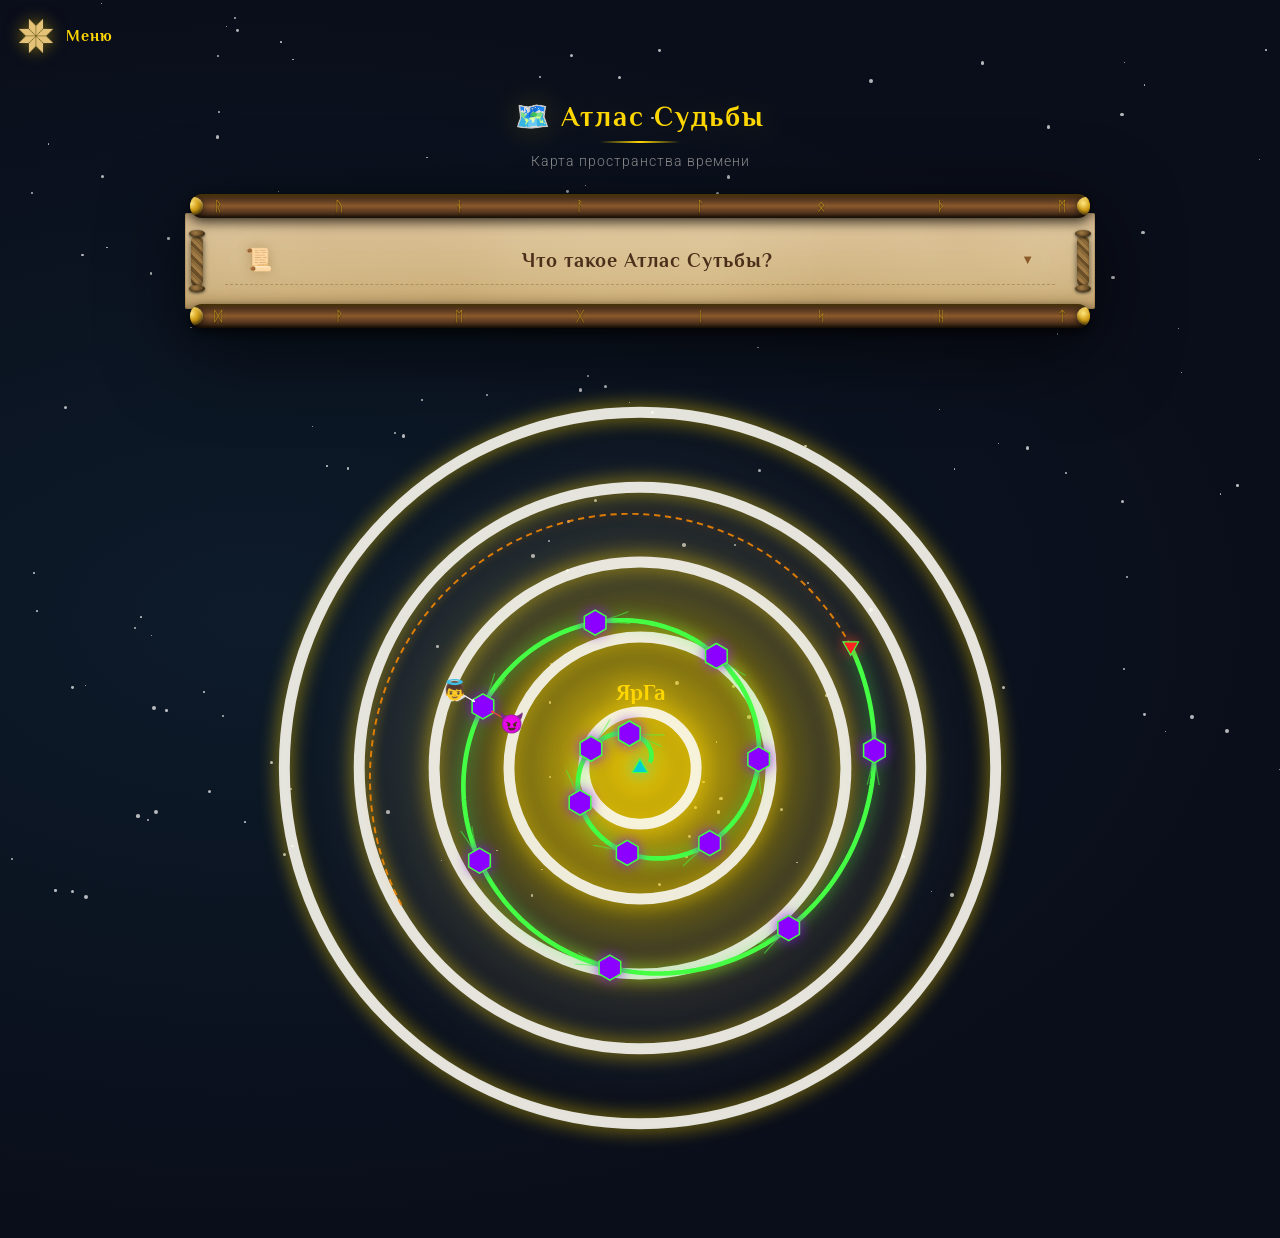
==== commit 390991b3: "изменил меню и заставку индекс" ====
--- a/atlas.html
+++ b/atlas.html
@@ -13,38 +13,41 @@
     <!-- ===== ЗВЁЗДЫ ===== -->
     <div class="stars" id="stars"></div>
 
-    <!-- ===== БОКОВОЕ МЕНЮ ===== -->
-    <aside class="sidebar">
-        <div class="sidebar-header">
-            <img src="images/alatyr.png" alt="Алатырь" class="sidebar-logo-img">
-            <span class="sidebar-title">Ведаем РА</span>
-        </div>
-        <nav class="sidebar-nav">
-            <a href="index.html" class="sidebar-link">
+    <!-- ===== ВЕРХНЕЕ ВЫПАДАЮЩЕЕ МЕНЮ ===== -->
+    <nav class="top-nav" id="topNav">
+        <div class="top-nav-header">
+            <button class="top-nav-trigger" aria-label="Открыть меню">
+                <img src="images/alatyr.png" alt="Алатырь">
+            </button>
+            <span class="top-nav-title">Меню</span>
+        </div>
+
+        <div class="top-nav-menu">
+            <a href="index.html" class="top-nav-link">
                 <span class="sidebar-icon">📊</span>
                 <span class="sidebar-text">Биоритмы</span>
             </a>
-            <a href="svarog-circle.html" class="sidebar-link">
-                <span class="sidebar-icon">🧙‍♂️</span>
+            <a href="svarog-circle.html" class="top-nav-link">
+                <img src="images/svarog-circle/circle-icon.png" alt="Сварожий круг" class="sidebar-icon-img">
                 <span class="sidebar-text">Сварожий круг</span>
             </a>
-            <a href="galactic-day.html" class="sidebar-link">
+            <a href="galactic-day.html" class="top-nav-link">
                 <img src="images/galactic-day/icon.png" alt="Галактические сутки" class="sidebar-icon-img">
                 <span class="sidebar-text">Галактические сутки</span>
             </a>
-            <a href="atlas.html" class="sidebar-link active">
+            <a href="atlas.html" class="top-nav-link active">
                 <span class="sidebar-icon">🗺️</span>
                 <span class="sidebar-text">Атлас Судьбы</span>
             </a>
-        </nav>
-        <div class="sidebar-footer">
-            <button onclick="logoutUser()" class="sidebar-logout">
+
+            <button class="top-nav-logout">
                 <span class="sidebar-icon">🚪</span>
                 <span class="sidebar-text">Выйти</span>
             </button>
-            <span style="color: #444; font-size: 11px; display: block; margin-top: 10px;">v1.0</span>
-        </div>
-    </aside>
+
+            <div class="top-nav-version">v1.0</div>
+        </div>
+    </nav>
 
     <!-- ===== ОСНОВНОЙ КОНТЕНТ ===== -->
     <main class="main-content">
@@ -141,9 +144,7 @@
 
         <!-- ===== СХЕМА ===== -->
         <div id="atlas-wrap">
-            <svg id="atlas-svg" viewBox="0 0 1000 1000" xmlns="http://www.w3.org/2000/svg">
-                <!-- Схема рисуется через JS -->
-            </svg>
+            <svg id="atlas-svg" viewBox="0 0 1000 1000" xmlns="http://www.w3.org/2000/svg"></svg>
         </div>
 
         <!-- ===== ВСПЛЫВАЮЩАЯ КАРТОЧКА ПРИ НАВЕДЕНИИ ===== -->
@@ -166,9 +167,7 @@
 
             <div class="atlas-info-parchment">
                 <button class="close-btn" id="closeAtlasInfo">✕</button>
-                <div class="atlas-info-content">
-                    <!-- Содержимое через JS -->
-                </div>
+                <div class="atlas-info-content"></div>
             </div>
 
             <div class="atlas-info-roller-bottom">
@@ -187,7 +186,6 @@
     <script type="module" src="js/atlas.js"></script>
     
     <script>
-        // ===== ГЕНЕРАЦИЯ ЗВЁЗД =====
         (function createStars() {
             const container = document.getElementById('stars');
             if (!container) return;
@@ -203,15 +201,9 @@
                 container.appendChild(star);
             }
         })();
-
-        // ===== ФУНКЦИЯ ВЫХОДА (СБРОС ДАННЫХ) =====
-        window.logoutUser = function() {
-            localStorage.removeItem('userName');
-            localStorage.removeItem('userGender');
-            window._userName = null;
-            window._userGender = null;
-            window.location.href = 'index.html';
-        };
     </script>
+
+    <!-- ===== ВЕРХНЕЕ МЕНЮ ===== -->
+    <script src="js/nav.js"></script>
 </body>
 </html>
--- a/css/style.css
+++ b/css/style.css
@@ -1,5 +1,4 @@
 /* ===== 0. ПОДКЛЮЧЕНИЕ ШРИФТОВ ===== */
-/* Шрифты подключены через Google Fonts в HTML */
 
 /* ===== 1. ОБЩИЕ СТИЛИ ===== */
 * {
@@ -19,7 +18,13 @@
     overflow-x: hidden;
 }
 
-/* ===== 1.1. ЗВЁЗДЫ (СТАТИЧНЫЕ, БЕЗ АНИМАЦИИ) ===== */
+/* ===== ФОН-КАРТИНКА ДЛЯ ГЛАВНОЙ ===== */
+body.bg-main {
+    background: #0a0e1a url('../images/backgrounds/main-bg.png') no-repeat center center fixed;
+    background-size: cover;
+}
+
+/* ===== 1.1. ЗВЁЗДЫ ===== */
 .stars {
     position: fixed;
     top: 0;
@@ -36,11 +41,6 @@
     background: white;
     border-radius: 50%;
     opacity: 0.7;
-}
-
-/* ===== 1.2. ЗОЛОТЫЕ АКЦЕНТЫ ===== */
-.gold-glow {
-    text-shadow: 0 0 20px rgba(255, 215, 0, 0.15);
 }
 
 /* ===== 2. ЗАГОЛОВКИ ===== */
@@ -94,12 +94,6 @@
     box-shadow: 0 8px 32px rgba(0, 0, 0, 0.4);
     position: relative;
     z-index: 1;
-    transition: all 0.3s ease;
-}
-
-.controls:hover {
-    border-color: rgba(255, 215, 0, 0.2);
-    box-shadow: 0 8px 40px rgba(0, 0, 0, 0.5);
 }
 
 .controls label {
@@ -112,24 +106,7 @@
     font-weight: 300;
 }
 
-.controls input[type="date"] {
-    background: rgba(255, 255, 255, 0.06);
-    border: 1px solid rgba(255, 255, 255, 0.1);
-    color: #e0e0e0;
-    padding: 6px 10px;
-    border-radius: 8px;
-    font-size: 14px;
-    cursor: pointer;
-    transition: all 0.3s ease;
-    font-family: 'Roboto', sans-serif;
-}
-
-.controls input[type="date"]:focus {
-    border-color: #ffd700;
-    outline: none;
-    box-shadow: 0 0 20px rgba(255, 215, 0, 0.1);
-}
-
+.controls input[type="date"],
 .controls select {
     background: rgba(255, 255, 255, 0.06);
     border: 1px solid rgba(255, 255, 255, 0.1);
@@ -138,10 +115,10 @@
     border-radius: 8px;
     font-size: 14px;
     cursor: pointer;
-    transition: all 0.3s ease;
     font-family: 'Roboto', sans-serif;
 }
 
+.controls input[type="date"]:focus,
 .controls select:focus {
     border-color: #ffd700;
     outline: none;
@@ -157,26 +134,6 @@
     font-size: 14px;
     transition: all 0.3s ease;
     font-family: 'Roboto', sans-serif;
-    position: relative;
-    overflow: hidden;
-}
-
-.controls button::after {
-    content: '';
-    position: absolute;
-    top: 50%;
-    left: 50%;
-    width: 0;
-    height: 0;
-    background: rgba(255, 215, 0, 0.1);
-    border-radius: 50%;
-    transition: all 0.5s ease;
-    transform: translate(-50%, -50%);
-}
-
-.controls button:hover::after {
-    width: 300px;
-    height: 300px;
 }
 
 .controls button:hover {
@@ -196,12 +153,6 @@
 #todayBtn:hover {
     background: #ffd700;
     color: #0a0e1a;
-    border-color: #ffd700;
-}
-
-#updateBtn {
-    background: rgba(255, 215, 0, 0.12);
-    border-color: rgba(255, 215, 0, 0.2);
 }
 
 /* ===== 4. ЛЕГЕНДА ===== */
@@ -210,13 +161,8 @@
     flex-wrap: wrap;
     justify-content: center;
     gap: 20px;
-    background: rgba(255, 255, 255, 0.03);
-    backdrop-filter: blur(10px);
-    -webkit-backdrop-filter: blur(10px);
     padding: 12px 20px;
     border-radius: 16px;
-    margin-bottom: 20px;
-    border: 1px solid rgba(255, 255, 255, 0.06);
     position: relative;
     z-index: 1;
 }
@@ -228,7 +174,6 @@
     font-size: 13px;
     color: #ccc;
     cursor: pointer;
-    position: relative;
     padding: 4px 10px;
     border-radius: 8px;
     transition: all 0.3s ease;
@@ -244,7 +189,6 @@
     width: 24px;
     height: 4px;
     border-radius: 4px;
-    box-shadow: 0 0 10px rgba(255, 255, 255, 0.05);
 }
 
 .legend-days {
@@ -259,12 +203,11 @@
     z-index: 9998;
     background: rgba(20, 30, 50, 0.95);
     backdrop-filter: blur(20px);
-    -webkit-backdrop-filter: blur(20px);
     border: 1px solid rgba(255, 215, 0, 0.15);
     border-radius: 16px;
     padding: 16px 20px;
     max-width: 300px;
-    box-shadow: 0 8px 40px rgba(0, 0, 0, 0.8), 0 0 30px rgba(255, 215, 0, 0.05);
+    box-shadow: 0 8px 40px rgba(0, 0, 0, 0.8);
     pointer-events: none;
     color: #e0e0e0;
     transform: translate(-50%, -110%);
@@ -293,7 +236,6 @@
 #lunar-road {
     background: rgba(255, 255, 255, 0.03);
     backdrop-filter: blur(10px);
-    -webkit-backdrop-filter: blur(10px);
     border-radius: 16px;
     padding: 15px 10px;
     margin-bottom: 20px;
@@ -332,7 +274,15 @@
     background: rgba(255, 215, 0, 0.12);
     border-radius: 12px;
     padding: 4px 6px;
-    box-shadow: 0 0 20px rgba(255, 215, 0, 0.05);
+}
+
+.moon-icon {
+    width: 40px;
+    height: 40px;
+    object-fit: contain;
+    display: block;
+    filter: drop-shadow(0 0 6px rgba(255, 255, 255, 0.25));
+    pointer-events: none;
 }
 
 /* ===== 7. ВСПЛЫВАЮЩЕЕ ОКНО ДЛЯ ЛУНЫ ===== */
@@ -342,63 +292,26 @@
     z-index: 9999;
     background: rgba(20, 30, 50, 0.95);
     backdrop-filter: blur(20px);
-    -webkit-backdrop-filter: blur(20px);
     border: 2px solid rgba(255, 215, 0, 0.2);
     border-radius: 16px;
     padding: 16px 20px;
     max-width: 280px;
-    box-shadow: 0 8px 40px rgba(0, 0, 0, 0.8), 0 0 40px rgba(255, 215, 0, 0.05);
+    box-shadow: 0 8px 40px rgba(0, 0, 0, 0.8);
     pointer-events: none;
     transform: translate(-50%, -110%);
     color: #e0e0e0;
 }
 
-#moon-tooltip .phase-icon {
-    font-size: 40px;
-    text-align: center;
-    display: block;
-    margin-bottom: 6px;
-}
-
-#moon-tooltip .phase-name {
-    font-size: 18px;
-    font-weight: bold;
-    color: #ffd700;
-    text-align: center;
-    margin-bottom: 6px;
-    font-family: 'Philosopher', serif;
-}
-
-#moon-tooltip .phase-short {
-    font-size: 13px;
-    color: #aaa;
-    text-align: center;
-    margin-bottom: 8px;
-    font-style: italic;
-}
-
-#moon-tooltip .phase-influence {
-    font-size: 14px;
-    color: #bbb;
-    text-align: center;
-    line-height: 1.4;
-}
-
-#moon-tooltip .phase-history {
-    font-size: 12px;
-    color: #888;
-    text-align: center;
-    line-height: 1.4;
-    margin-top: 8px;
-    border-top: 1px solid rgba(255, 215, 0, 0.1);
-    padding-top: 8px;
-}
+#moon-tooltip .phase-icon { font-size: 40px; text-align: center; display: block; margin-bottom: 6px; }
+#moon-tooltip .phase-name { font-size: 18px; font-weight: bold; color: #ffd700; text-align: center; margin-bottom: 6px; font-family: 'Philosopher', serif; }
+#moon-tooltip .phase-short { font-size: 13px; color: #aaa; text-align: center; margin-bottom: 8px; font-style: italic; }
+#moon-tooltip .phase-influence { font-size: 14px; color: #bbb; text-align: center; line-height: 1.4; }
+#moon-tooltip .phase-history { font-size: 12px; color: #888; text-align: center; line-height: 1.4; margin-top: 8px; border-top: 1px solid rgba(255, 215, 0, 0.1); padding-top: 8px; }
 
 /* ===== 8. ГРАФИК ===== */
 #chart-container {
     background: rgba(255, 255, 255, 0.03);
     backdrop-filter: blur(10px);
-    -webkit-backdrop-filter: blur(10px);
     border-radius: 16px;
     padding: 15px;
     margin-bottom: 20px;
@@ -407,7 +320,6 @@
     position: relative;
     overflow-x: auto;
     z-index: 1;
-    box-shadow: inset 0 0 60px rgba(0, 0, 0, 0.3);
 }
 
 #biorhythmChart {
@@ -418,16 +330,10 @@
     max-width: none !important;
 }
 
-#chart-container canvas {
-    cursor: default;
-    filter: drop-shadow(0 0 20px rgba(255, 215, 0, 0.02));
-}
-
 /* ===== 9. КРИТИЧЕСКИЕ ДНИ ===== */
 #critical-days {
     background: rgba(255, 255, 255, 0.03);
     backdrop-filter: blur(10px);
-    -webkit-backdrop-filter: blur(10px);
     border-radius: 16px;
     padding: 15px 20px;
     border: 1px solid rgba(255, 255, 255, 0.06);
@@ -439,9 +345,7 @@
     z-index: 1;
 }
 
-#critical-days strong {
-    color: #ffd700;
-}
+#critical-days strong { color: #ffd700; }
 
 .critical-item {
     display: inline-block;
@@ -459,7 +363,6 @@
 .critical-item:hover {
     background: rgba(255, 215, 0, 0.2);
     transform: scale(1.05);
-    box-shadow: 0 0 20px rgba(255, 215, 0, 0.1);
 }
 
 /* ===== 10. ИНФО-ОКНО КРИТИЧЕСКОГО ДНЯ ===== */
@@ -467,7 +370,6 @@
     display: none;
     background: rgba(255, 215, 0, 0.04);
     backdrop-filter: blur(20px);
-    -webkit-backdrop-filter: blur(20px);
     border: 1px solid rgba(255, 215, 0, 0.15);
     border-radius: 16px;
     padding: 20px 24px;
@@ -476,80 +378,15 @@
     line-height: 1.6;
     position: relative;
     z-index: 1;
-    box-shadow: 0 8px 40px rgba(0, 0, 0, 0.4);
     animation: fadeSlideIn 0.4s ease;
 }
 
 @keyframes fadeSlideIn {
-    from {
-        opacity: 0;
-        transform: translateY(-10px);
-    }
-    to {
-        opacity: 1;
-        transform: translateY(0);
-    }
-}
-
-#critical-info .close-btn {
-    float: right;
-    background: none;
-    border: none;
-    color: #888;
-    font-size: 20px;
-    cursor: pointer;
-    transition: all 0.3s ease;
-}
-
-#critical-info .close-btn:hover {
-    color: #ffd700;
-    transform: rotate(90deg);
-}
-
-#critical-info .critical-date {
-    font-size: 20px;
-    font-weight: bold;
-    color: #ffd700;
-    margin-bottom: 10px;
-    font-family: 'Philosopher', serif;
-}
-
-#critical-info .critical-desc {
-    font-size: 14px;
-    color: #bbb;
-}
-
-#critical-info .critical-cycles {
-    margin-top: 10px;
-    font-size: 13px;
-}
-
-#critical-info .critical-cycles span {
-    display: inline-block;
-    margin-right: 12px;
-    padding: 3px 10px;
-    border-radius: 8px;
-    font-size: 12px;
-}
-
-/* ===== 11. ИНФО-ОКНО ДЛЯ ЛЮБОГО ДНЯ ===== */
-#day-info {
-    display: none;
-    background: rgba(255, 215, 0, 0.04);
-    backdrop-filter: blur(20px);
-    -webkit-backdrop-filter: blur(20px);
-    border: 1px solid rgba(255, 215, 0, 0.15);
-    border-radius: 16px;
-    padding: 20px 24px;
-    margin-bottom: 20px;
-    color: #ddd;
-    line-height: 1.8;
-    position: relative;
-    z-index: 1;
-    box-shadow: 0 8px 40px rgba(0, 0, 0, 0.4);
-    animation: fadeSlideIn 0.4s ease;
-}
-
+    from { opacity: 0; transform: translateY(-10px); }
+    to { opacity: 1; transform: translateY(0); }
+}
+
+#critical-info .close-btn,
 #day-info .close-btn {
     float: right;
     background: none;
@@ -560,63 +397,44 @@
     transition: all 0.3s ease;
 }
 
+#critical-info .close-btn:hover,
 #day-info .close-btn:hover {
     color: #ffd700;
     transform: rotate(90deg);
 }
 
-#day-info .day-date {
-    font-size: 22px;
-    font-weight: bold;
-    color: #ffd700;
-    margin-bottom: 12px;
-    font-family: 'Philosopher', serif;
-}
-
-#day-info .day-moon {
-    background: rgba(255, 215, 0, 0.06);
-    border-radius: 12px;
-    padding: 10px 14px;
-    margin-bottom: 12px;
-    text-align: center;
-    border: 1px solid rgba(255, 215, 0, 0.08);
-}
-
-#day-info .day-moon strong {
-    color: #ffd700;
-}
-
-#day-info .day-cycles {
-    background: rgba(255, 255, 255, 0.03);
-    border-radius: 12px;
-    padding: 8px 14px;
-    margin-bottom: 12px;
-    border: 1px solid rgba(255, 255, 255, 0.06);
-}
-
-#day-info .day-recommendation {
-    background: rgba(255, 255, 255, 0.03);
-    border-radius: 12px;
-    padding: 10px 14px;
-    margin-bottom: 12px;
-    border: 1px solid rgba(255, 255, 255, 0.06);
-    font-size: 15px;
-}
-
-#day-info .day-history {
-    background: rgba(255, 215, 0, 0.03);
-    border-radius: 12px;
-    padding: 10px 14px;
-    font-size: 13px;
-    color: #aaa;
-    border: 1px solid rgba(255, 215, 0, 0.06);
-}
-
-/* ===== 12. ДИАЛОГОВОЕ ОКНО С AI (ВЕДАГОР) ===== */
+#critical-info .critical-date { font-size: 20px; font-weight: bold; color: #ffd700; margin-bottom: 10px; font-family: 'Philosopher', serif; }
+#critical-info .critical-desc { font-size: 14px; color: #bbb; }
+#critical-info .critical-cycles { margin-top: 10px; font-size: 13px; }
+#critical-info .critical-cycles span { display: inline-block; margin-right: 12px; padding: 3px 10px; border-radius: 8px; font-size: 12px; }
+
+/* ===== 11. ИНФО-ОКНО ДЛЯ ЛЮБОГО ДНЯ ===== */
+#day-info {
+    display: none;
+    background: rgba(255, 215, 0, 0.04);
+    backdrop-filter: blur(20px);
+    border: 1px solid rgba(255, 215, 0, 0.15);
+    border-radius: 16px;
+    padding: 20px 24px;
+    margin-bottom: 20px;
+    color: #ddd;
+    line-height: 1.8;
+    position: relative;
+    z-index: 1;
+    animation: fadeSlideIn 0.4s ease;
+}
+
+#day-info .day-date { font-size: 22px; font-weight: bold; color: #ffd700; margin-bottom: 12px; font-family: 'Philosopher', serif; }
+#day-info .day-moon { background: rgba(255, 215, 0, 0.06); border-radius: 12px; padding: 10px 14px; margin-bottom: 12px; text-align: center; border: 1px solid rgba(255, 215, 0, 0.08); }
+#day-info .day-moon strong { color: #ffd700; }
+#day-info .day-cycles { background: rgba(255, 255, 255, 0.03); border-radius: 12px; padding: 8px 14px; margin-bottom: 12px; border: 1px solid rgba(255, 255, 255, 0.06); }
+#day-info .day-recommendation { background: rgba(255, 255, 255, 0.03); border-radius: 12px; padding: 10px 14px; margin-bottom: 12px; border: 1px solid rgba(255, 255, 255, 0.06); font-size: 15px; }
+#day-info .day-history { background: rgba(255, 215, 0, 0.03); border-radius: 12px; padding: 10px 14px; font-size: 13px; color: #aaa; border: 1px solid rgba(255, 215, 0, 0.06); }
+
+/* ===== 12. ДИАЛОГОВОЕ ОКНО С AI ===== */
 .day-ai-advice {
     background: rgba(68, 255, 136, 0.04);
     backdrop-filter: blur(10px);
-    -webkit-backdrop-filter: blur(10px);
     border: 1px solid rgba(68, 255, 136, 0.08);
     border-radius: 12px;
     padding: 12px 16px;
@@ -625,135 +443,29 @@
     min-height: 50px;
 }
 
-.day-ai-advice .ai-loading {
-    display: flex;
-    align-items: center;
-    gap: 12px;
-    padding: 10px 0;
-    color: #888;
-    font-style: italic;
-}
-
-.day-ai-advice .ai-chat-area {
-    max-height: 350px;
-    overflow-y: auto;
-    margin-bottom: 10px;
-    padding-right: 4px;
-}
-
-.day-ai-advice .ai-chat-area::-webkit-scrollbar {
-    width: 4px;
-}
-
-.day-ai-advice .ai-chat-area::-webkit-scrollbar-track {
-    background: rgba(255, 255, 255, 0.03);
-    border-radius: 4px;
-}
-
-.day-ai-advice .ai-chat-area::-webkit-scrollbar-thumb {
-    background: rgba(255, 215, 0, 0.2);
-    border-radius: 4px;
-}
-
-.day-ai-advice .ai-message {
-    padding: 10px 14px;
-    margin-bottom: 10px;
-    border-radius: 12px;
-    animation: fadeInUp 0.5s ease;
-}
+.day-ai-advice .ai-loading { display: flex; align-items: center; gap: 12px; padding: 10px 0; color: #888; font-style: italic; }
+.day-ai-advice .ai-chat-area { max-height: 350px; overflow-y: auto; margin-bottom: 10px; padding-right: 4px; }
+.day-ai-advice .ai-chat-area::-webkit-scrollbar { width: 4px; }
+.day-ai-advice .ai-chat-area::-webkit-scrollbar-track { background: rgba(255, 255, 255, 0.03); border-radius: 4px; }
+.day-ai-advice .ai-chat-area::-webkit-scrollbar-thumb { background: rgba(255, 215, 0, 0.2); border-radius: 4px; }
+.day-ai-advice .ai-message { padding: 10px 14px; margin-bottom: 10px; border-radius: 12px; animation: fadeInUp 0.5s ease; }
 
 @keyframes fadeInUp {
-    from {
-        opacity: 0;
-        transform: translateY(15px);
-    }
-    to {
-        opacity: 1;
-        transform: translateY(0);
-    }
-}
-
-.day-ai-advice .ai-bot {
-    background: rgba(255, 215, 0, 0.05);
-    border: 1px solid rgba(255, 215, 0, 0.08);
-}
-
-.day-ai-advice .ai-bot strong {
-    color: #ffd700;
-    font-size: 15px;
-    font-family: 'Philosopher', serif;
-}
-
-.day-ai-advice .ai-user {
-    background: rgba(68, 255, 136, 0.05);
-    border: 1px solid rgba(68, 255, 136, 0.08);
-    text-align: right;
-}
-
-.day-ai-advice .ai-user strong {
-    color: #44ff88;
-}
-
-.day-ai-advice .ai-text {
-    color: #ddd;
-    font-size: 14px;
-    line-height: 1.7;
-    display: block;
-    margin-top: 4px;
-    white-space: pre-wrap;
-}
-
-.day-ai-advice .ai-text span {
-    color: #ffd700;
-}
-
-.day-ai-advice .ai-chat-input {
-    display: flex;
-    gap: 8px;
-    border-top: 1px solid rgba(255, 255, 255, 0.06);
-    padding-top: 10px;
-    margin-top: 4px;
-}
-
-.day-ai-advice .ai-chat-input input {
-    flex: 1;
-    background: rgba(255, 255, 255, 0.05);
-    border: 1px solid rgba(255, 255, 255, 0.08);
-    border-radius: 8px;
-    padding: 8px 14px;
-    color: #e0e0e0;
-    font-size: 14px;
-    outline: none;
-    transition: all 0.3s ease;
-    font-family: 'Roboto', sans-serif;
-}
-
-.day-ai-advice .ai-chat-input input:focus {
-    border-color: #ffd700;
-    box-shadow: 0 0 20px rgba(255, 215, 0, 0.05);
-}
-
-.day-ai-advice .ai-chat-input input::placeholder {
-    color: #666;
-}
-
-.day-ai-advice .ai-chat-input button {
-    background: rgba(255, 215, 0, 0.1);
-    border: 1px solid rgba(255, 215, 0, 0.15);
-    border-radius: 8px;
-    padding: 8px 16px;
-    color: #ffd700;
-    cursor: pointer;
-    font-size: 18px;
-    transition: all 0.3s ease;
-}
-
-.day-ai-advice .ai-chat-input button:hover {
-    background: #ffd700;
-    color: #0a0e1a;
-    transform: scale(1.05);
-    box-shadow: 0 4px 20px rgba(255, 215, 0, 0.2);
-}
+    from { opacity: 0; transform: translateY(15px); }
+    to { opacity: 1; transform: translateY(0); }
+}
+
+.day-ai-advice .ai-bot { background: rgba(255, 215, 0, 0.05); border: 1px solid rgba(255, 215, 0, 0.08); }
+.day-ai-advice .ai-bot strong { color: #ffd700; font-size: 15px; font-family: 'Philosopher', serif; }
+.day-ai-advice .ai-user { background: rgba(68, 255, 136, 0.05); border: 1px solid rgba(68, 255, 136, 0.08); text-align: right; }
+.day-ai-advice .ai-user strong { color: #44ff88; }
+.day-ai-advice .ai-text { color: #ddd; font-size: 14px; line-height: 1.7; display: block; margin-top: 4px; white-space: pre-wrap; }
+.day-ai-advice .ai-chat-input { display: flex; gap: 8px; border-top: 1px solid rgba(255, 255, 255, 0.06); padding-top: 10px; margin-top: 4px; }
+.day-ai-advice .ai-chat-input input { flex: 1; background: rgba(255, 255, 255, 0.05); border: 1px solid rgba(255, 255, 255, 0.08); border-radius: 8px; padding: 8px 14px; color: #e0e0e0; font-size: 14px; outline: none; font-family: 'Roboto', sans-serif; }
+.day-ai-advice .ai-chat-input input:focus { border-color: #ffd700; }
+.day-ai-advice .ai-chat-input input::placeholder { color: #666; }
+.day-ai-advice .ai-chat-input button { background: rgba(255, 215, 0, 0.1); border: 1px solid rgba(255, 215, 0, 0.15); border-radius: 8px; padding: 8px 16px; color: #ffd700; cursor: pointer; font-size: 18px; transition: all 0.3s ease; }
+.day-ai-advice .ai-chat-input button:hover { background: #ffd700; color: #0a0e1a; transform: scale(1.05); }
 
 /* ===== 13. АНИМАЦИЯ ВЕДАГОРА ===== */
 .vedagor-spinner {
@@ -765,7 +477,6 @@
     border-radius: 50%;
     animation: spin 1s linear infinite;
     display: inline-block;
-    box-shadow: 0 0 30px rgba(255, 215, 0, 0.05);
     flex-shrink: 0;
 }
 
@@ -774,70 +485,279 @@
     100% { transform: rotate(360deg); }
 }
 
-/* ===== 14. ИНФО БЛОК ===== */
-#info-block {
-    padding: 15px 20px;
+/* ===== 14. ЗАГОЛОВОК С КНОПКОЙ "?" ===== */
+.title-row {
+    display: flex;
+    align-items: center;
+    justify-content: center;
+    gap: 12px;
+    position: relative;
+    z-index: 1;
+    margin-bottom: 10px;
+}
+
+.title-row h1 {
+    margin-bottom: 0;
+}
+
+.info-toggle-btn {
+    width: 36px;
+    height: 36px;
+    border-radius: 50%;
+    background: rgba(255, 215, 0, 0.1);
+    border: 1.5px solid rgba(255, 215, 0, 0.4);
+    color: #ffd700;
+    font-size: 20px;
+    font-weight: 700;
+    font-family: 'Philosopher', serif;
+    cursor: pointer;
+    transition: all 0.3s ease;
+    display: flex;
+    align-items: center;
+    justify-content: center;
+    flex-shrink: 0;
+    line-height: 1;
+    padding: 0;
+    padding-bottom: 2px;
+}
+
+.info-toggle-btn:hover {
+    background: rgba(255, 215, 0, 0.2);
+    border-color: #ffd700;
+    box-shadow: 0 0 20px rgba(255, 215, 0, 0.5), 0 0 35px rgba(255, 215, 0, 0.25);
+    transform: scale(1.08);
+}
+
+.info-toggle-btn.active {
+    background: #ffd700;
+    color: #0a0e1a;
+    border-color: #ffd700;
+    box-shadow: 0 0 25px rgba(255, 215, 0, 0.6);
+}
+
+/* ===== 15. РАСКРЫВАЮЩИЙСЯ БЛОК ===== */
+.info-block-collapsible {
+    max-height: 0;
+    overflow: hidden;
+    transition: max-height 0.6s cubic-bezier(0.22, 1, 0.36, 1), opacity 0.3s ease, padding 0.3s ease, margin 0.3s ease;
+    opacity: 0;
+    padding: 0 20px;
+    margin-bottom: 0;
     background: rgba(255, 215, 0, 0.03);
     backdrop-filter: blur(10px);
-    -webkit-backdrop-filter: blur(10px);
     border-radius: 16px;
     border: 1px solid rgba(255, 215, 0, 0.08);
+    position: relative;
+    z-index: 1;
+}
+
+.info-block-collapsible.open {
+    max-height: 900px;
+    opacity: 1;
+    padding: 20px;
+    margin-bottom: 20px;
+}
+
+.info-block-collapsible .info-section {
     color: #aaa;
     font-size: 13px;
-    line-height: 1.6;
-    position: relative;
-    z-index: 1;
-}
-
-#info-block strong {
+    line-height: 1.7;
+}
+
+.info-block-collapsible .info-section strong {
     color: #ffd700;
 }
 
-/* ===== 15. БОКОВОЕ МЕНЮ ===== */
-.sidebar {
+.info-block-collapsible .info-divider {
+    height: 1px;
+    background: linear-gradient(90deg, transparent, rgba(255, 215, 0, 0.3), transparent);
+    margin: 16px 0;
+}
+
+/* ============================================
+   16. ВЕРХНЕЕ ВЫПАДАЮЩЕЕ МЕНЮ
+   ============================================ */
+
+.top-nav {
     position: fixed;
+    top: 16px;
+    left: 16px;
+    z-index: 9999;
+    font-family: 'Roboto', sans-serif;
+    user-select: none;
+}
+
+.top-nav-header {
+    display: flex;
+    align-items: center;
+    gap: 10px;
+    padding: 0;
+    background: transparent;
+    border: none;
+    box-shadow: none;
+}
+
+.top-nav-trigger {
+    width: 40px;
+    height: 40px;
+    border-radius: 50%;
+    background: transparent;
+    border: none;
+    padding: 0;
+    cursor: pointer;
+    display: flex;
+    align-items: center;
+    justify-content: center;
+    flex-shrink: 0;
+    transition: all 0.3s ease;
+}
+
+.top-nav-trigger img {
+    width: 34px;
+    height: 34px;
+    object-fit: contain;
+    filter: drop-shadow(0 0 8px rgba(255, 215, 0, 0.5));
+    animation: alatyrSpin 20s linear infinite, alatyrPulse 2.5s ease-in-out infinite;
+}
+
+.top-nav-trigger:hover img {
+    filter: drop-shadow(0 0 15px rgba(255, 215, 0, 0.9)) drop-shadow(0 0 25px rgba(255, 215, 0, 0.6));
+}
+
+.top-nav.open .top-nav-trigger img {
+    filter: drop-shadow(0 0 15px rgba(255, 215, 0, 1)) drop-shadow(0 0 30px rgba(255, 215, 0, 0.7));
+}
+
+@keyframes alatyrSpin {
+    from { transform: rotate(0deg); }
+    to   { transform: rotate(360deg); }
+}
+
+@keyframes alatyrPulse {
+    0%, 100% { filter: drop-shadow(0 0 8px rgba(255, 215, 0, 0.5)); }
+    50% { filter: drop-shadow(0 0 15px rgba(255, 215, 0, 0.85)) drop-shadow(0 0 22px rgba(255, 215, 0, 0.5)); }
+}
+
+.top-nav-title {
+    color: #ffd700;
+    font-size: 16px;
+    font-weight: 700;
+    letter-spacing: 1px;
+    font-family: 'Philosopher', serif;
+    white-space: nowrap;
+    padding-right: 4px;
+}
+
+.top-nav-menu {
+    position: absolute;
+    top: calc(100% + 12px);
     left: 0;
+    width: 200px;
+    background-image: url('../images/menu-bg.png');
+    background-size: cover;
+    background-position: center top;
+    background-repeat: no-repeat;
+    border: 1px solid rgba(255, 215, 0, 0.25);
+    border-radius: 14px;
+    box-shadow: 0 8px 40px rgba(0, 0, 0, 0.7);
+    display: grid;
+    grid-template-rows: 0fr;
+    opacity: 0;
+    transform: translateY(-6px);
+    pointer-events: none;
+    transition: 
+        grid-template-rows 0.5s cubic-bezier(0.4, 0, 0.2, 1),
+        opacity 0.4s ease,
+        transform 0.5s cubic-bezier(0.4, 0, 0.2, 1),
+        padding 0.4s ease;
+    padding: 0 8px;
+    overflow: hidden;
+    position: relative;
+}
+
+/* Тёмный слой поверх картинки — чтобы текст читался */
+.top-nav-menu::before {
+    content: '';
+    position: absolute;
     top: 0;
-    width: 200px;
-    height: 100vh;
-    background: rgba(10, 14, 26, 0.92);
-    backdrop-filter: blur(20px);
-    -webkit-backdrop-filter: blur(20px);
-    border-right: 1px solid rgba(255, 215, 0, 0.06);
-    display: flex;
-    flex-direction: column;
-    padding: 20px 0;
-    z-index: 1000;
-    box-shadow: 4px 0 40px rgba(0, 0, 0, 0.6);
-}
-
-.sidebar-header {
-    display: flex;
-    align-items: center;
-    gap: 10px;
-    padding: 0 20px 20px;
-    border-bottom: 1px solid rgba(255, 215, 0, 0.06);
-    margin-bottom: 20px;
-}
-
-.sidebar-logo {
-    font-size: 28px;
-}
-
-.sidebar-logo-img {
-    width: 32px;
-    height: 32px;
-    object-fit: contain;
-    filter: drop-shadow(0 0 10px rgba(255, 215, 0, 0.3));
-    flex-shrink: 0;
-}
-
-.sidebar-logout {
-    width: 100%;
+    left: 0;
+    right: 0;
+    bottom: 0;
+    background: rgba(10, 14, 26, 0.2);
+    border-radius: 14px;
+    pointer-events: none;
+    z-index: 0;
+}
+
+/* Ссылки и кнопки — над тёмным слоем */
+.top-nav-menu > * {
+    position: relative;
+    z-index: 1;
+    min-height: 0;
+}
+
+.top-nav-menu > * {
+    min-height: 0;
+}
+
+.top-nav.open .top-nav-menu {
+    grid-template-rows: 1fr;
+    opacity: 1;
+    transform: translateY(0);
+    pointer-events: auto;
+    padding: 8px;
+}
+
+.top-nav-link {
     display: flex;
     align-items: center;
     gap: 12px;
     padding: 10px 14px;
+    border-radius: 10px;
+    color: #ffffff;
+    text-decoration: none;
+    font-size: 14px;
+    transition: all 0.25s ease;
+}
+
+.top-nav-link:hover {
+    background: rgba(255, 255, 255, 0.05);
+    color: #e0e0e0;
+    transform: translateX(4px);
+}
+
+.top-nav-link.active {
+    background: rgba(255, 215, 0, 0.08);
+    color: #ffd700;
+    border: 1px solid rgba(255, 215, 0, 0.1);
+}
+
+.top-nav-link .sidebar-icon {
+    font-size: 20px;
+    width: 28px;
+    text-align: center;
+    flex-shrink: 0;
+}
+
+.top-nav-link .sidebar-icon-img {
+    width: 24px;
+    height: 24px;
+    object-fit: contain;
+    flex-shrink: 0;
+    filter: drop-shadow(0 0 6px rgba(255, 215, 0, 0.25));
+}
+
+.top-nav-link .sidebar-text {
+    font-size: 14px;
+}
+
+.top-nav-logout {
+    width: 100%;
+    display: flex;
+    align-items: center;
+    gap: 12px;
+    padding: 10px 14px;
+    margin-top: 6px;
     background: rgba(255, 68, 68, 0.06);
     border: 1px solid rgba(255, 68, 68, 0.15);
     border-radius: 10px;
@@ -845,147 +765,79 @@
     font-size: 14px;
     font-family: 'Roboto', sans-serif;
     cursor: pointer;
-    transition: all 0.3s ease;
-    margin-bottom: 10px;
-}
-
-.sidebar-logout:hover {
+    transition: all 0.25s ease;
+    text-align: left;
+}
+
+.top-nav-logout:hover {
     background: rgba(255, 68, 68, 0.15);
     border-color: rgba(255, 68, 68, 0.4);
     color: #ffaaaa;
     transform: translateX(4px);
 }
 
-.sidebar-title {
-    color: #ffd700;
-    font-size: 18px;
-    font-weight: bold;
-    letter-spacing: 1px;
-    font-family: 'Philosopher', serif;
-}
-
-.sidebar-nav {
-    display: flex;
-    flex-direction: column;
-    gap: 4px;
-    padding: 0 12px;
-    flex: 1;
-}
-
-.sidebar-link {
-    display: flex;
-    align-items: center;
-    gap: 12px;
-    padding: 10px 14px;
-    border-radius: 10px;
-    color: #888;
-    text-decoration: none;
-    transition: all 0.3s ease;
-}
-
-.sidebar-link:hover {
-    background: rgba(255, 255, 255, 0.04);
-    color: #e0e0e0;
-    transform: translateX(4px);
-}
-
-.sidebar-link.active {
-    background: rgba(255, 215, 0, 0.06);
-    color: #ffd700;
-    border: 1px solid rgba(255, 215, 0, 0.08);
-    box-shadow: 0 0 30px rgba(255, 215, 0, 0.03);
-}
-
-.sidebar-link .sidebar-icon {
-    font-size: 20px;
-    width: 28px;
+.top-nav-version {
+    color: #444;
+    font-size: 11px;
     text-align: center;
-}
-
-.sidebar-link .sidebar-icon-img {
-    width: 33px;
-    height: 33px;
-    object-fit: contain;
-    flex-shrink: 0;
-    filter: drop-shadow(0 0 8px rgba(255, 215, 0, 0.25));
-}
-
-.sidebar-link .sidebar-text {
-    font-size: 14px;
-}
-
-.sidebar-footer {
-    padding: 20px 20px 0;
-    border-top: 1px solid rgba(255, 255, 255, 0.03);
-    margin-top: auto;
-    text-align: center;
-}
-
-/* ===== 16. ОСНОВНОЙ КОНТЕНТ С ОТСТУПОМ ПОД МЕНЮ ===== */
+    padding: 6px 0 2px;
+}
+
+/* ===== 17. ОСНОВНОЙ КОНТЕНТ ===== */
 .main-content {
-    margin-left: 200px;
-    padding: 20px 30px;
+    margin-left: 0;
+    padding: 80px 20px 20px;
     min-height: 100vh;
     position: relative;
     z-index: 1;
 }
 
-/* ===== 17. ПРИВЕТСТВИЕ С ИМЕНЕМ (шрифт Philosopher) ===== */
+/* ===== 18. ПРИВЕТСТВИЕ С ИМЕНЕМ ===== */
 #greeting-text,
 #svarog-greeting-text {
     font-family: 'Philosopher', serif !important;
     font-weight: 700;
 }
 
+/* ============================================
+   19. АДАПТИВНОСТЬ
+   ============================================ */
+
 @media (max-width: 768px) {
-    .sidebar {
-        width: 60px;
-        padding: 16px 0;
-    }
-    
-    .sidebar-header {
-        padding: 0 12px 16px;
-        justify-content: center;
-    }
-    
-    .sidebar-title {
-        display: none;
-    }
-    
-    .sidebar-link {
-        padding: 10px 12px;
-        justify-content: center;
-    }
-    
-    .sidebar-link .sidebar-text {
-        display: none;
-    }
-    
-    .sidebar-link .sidebar-icon {
-        font-size: 24px;
-        width: auto;
-    }
-    
-    .sidebar-logout {
-        justify-content: center;
-        padding: 10px 12px;
-    }
-    
-    .sidebar-logout .sidebar-text {
-        display: none;
-    }
-    
-    .sidebar-footer {
-        padding: 16px 8px 0;
-    }
-    
+    body {
+        padding: 10px;
+    }
+
     .main-content {
-        margin-left: 60px;
-        padding: 6px;
-    }
-
-    body {
-        padding: 0;
+        padding: 70px 6px 6px;
+    }
+
+    .top-nav {
+        top: 10px;
+        left: 10px;
+    }
+
+    .top-nav-header {
+        padding: 4px 10px 4px 4px;
+        gap: 8px;
+    }
+
+    .top-nav-trigger {
+        width: 34px;
+        height: 34px;
+    }
+
+    .top-nav-trigger img {
+        width: 28px;
+        height: 28px;
+    }
+
+    .top-nav-title {
+        font-size: 14px;
+    }
+
+    .top-nav-menu {
+        width: 180px;
     }
 
     h1 {
@@ -1000,12 +852,12 @@
         margin-bottom: 12px;
         border-radius: 10px;
     }
-    
+
     .controls label {
         flex-direction: column;
         align-items: flex-start;
     }
-    
+
     .controls input[type="date"],
     .controls select {
         width: 100%;
@@ -1014,8 +866,6 @@
     #legend {
         gap: 10px;
         padding: 10px;
-        border-radius: 10px;
-        margin-bottom: 12px;
     }
 
     .legend-item {
@@ -1029,84 +879,34 @@
         border-radius: 10px;
         margin-bottom: 12px;
     }
-    
+
     .lunar-day {
         font-size: 18px;
-        min-width: 32px;
-    }
-    
+        min-width: 36px;
+    }
+
+    .moon-icon {
+        width: 34px;
+        height: 34px;
+    }
+
     #chart-container {
         padding: 6px;
         border-radius: 10px;
         margin-bottom: 12px;
     }
 
-    #critical-days {
-        padding: 10px;
-        border-radius: 10px;
-        margin-bottom: 12px;
-    }
-
-    #critical-info {
-        padding: 12px;
-        border-radius: 10px;
-        margin-bottom: 12px;
-    }
-    
-    #critical-info .critical-date {
-        font-size: 17px;
-    }
-    
+    #critical-days,
+    #critical-info,
     #day-info {
         padding: 12px;
         border-radius: 10px;
         margin-bottom: 12px;
     }
-    
+
+    #critical-info .critical-date,
     #day-info .day-date {
-        font-size: 18px;
-    }
-
-    #day-info .day-moon,
-    #day-info .day-cycles,
-    #day-info .day-recommendation,
-    #day-info .day-history {
-        padding: 8px 10px;
-        border-radius: 8px;
-    }
-
-    .day-ai-advice {
-        padding: 10px;
-        border-radius: 8px;
-    }
-    
-    .day-ai-advice .ai-chat-area {
-        max-height: 250px;
-    }
-    
-    .day-ai-advice .ai-text {
-        font-size: 13px;
-    }
-    
-    .day-ai-advice .ai-chat-input input {
-        font-size: 13px;
-        padding: 6px 10px;
-    }
-    
-    .day-ai-advice .ai-chat-input button {
-        font-size: 16px;
-        padding: 6px 12px;
-    }
-    
-    .vedagor-spinner {
-        width: 30px;
-        height: 30px;
-    }
-
-    #info-block {
-        padding: 10px;
-        border-radius: 10px;
-        font-size: 12px;
+        font-size: 17px;
     }
 
     #moon-tooltip,
@@ -1114,40 +914,49 @@
         max-width: 240px;
         padding: 12px 14px;
     }
+
+    #moon-tooltip .phase-icon {
+        font-size: 30px;
+    }
+
+    #moon-tooltip .phase-name {
+        font-size: 15px;
+    }
 }
 
 @media (max-width: 480px) {
-    .sidebar {
-        width: 50px;
-        padding: 12px 0;
-    }
-    
-    .sidebar-link {
-        padding: 8px 10px;
-    }
-    
-    .sidebar-link .sidebar-icon {
-        font-size: 20px;
-    }
-    
-    .sidebar-logout {
-        padding: 8px 10px;
-    }
-    
+    .top-nav {
+        top: 8px;
+        left: 8px;
+    }
+
+    .top-nav-trigger {
+        width: 30px;
+        height: 30px;
+    }
+
+    .top-nav-trigger img {
+        width: 24px;
+        height: 24px;
+    }
+
+    .top-nav-title {
+        font-size: 13px;
+    }
+
     .main-content {
-        margin-left: 50px;
-        padding: 4px;
+        padding: 62px 4px 4px;
     }
 
     h1 {
         font-size: 18px;
     }
-    
+
     #chart-container {
         padding: 4px;
         min-height: 320px;
     }
-    
+
     #biorhythmChart {
         height: 320px !important;
     }
--- a/css/atlas.css
+++ b/css/atlas.css
@@ -39,32 +39,38 @@
     stroke: rgba(255, 215, 0, 0.08) !important;
 }
 
-/* ===== 4. КВАНТОВЫЕ РУБЕЖИ ===== */
+/* ===== 4. КВАНТОВЫЕ РУБЕЖИ (1–4) — белые с фильтром ===== */
 .atlas-border {
     fill: none;
+    stroke: #FFFFFF;
+    stroke-width: 14;
+    stroke-opacity: 0.85;
+    pointer-events: stroke;
+    transition: all 0.25s ease;
+    filter: drop-shadow(0 0 12px rgba(255, 215, 0, 0.8));
+}
+
+.atlas-border:hover {
     stroke: #FFD700;
-    stroke-width: 4;
-    pointer-events: stroke;
-    transition: stroke-width 0.25s ease;
-    filter: drop-shadow(0 0 6px rgba(255, 215, 0, 0.6));
-}
-
-.atlas-border:hover {
-    stroke-width: 6;
-}
-
-/* ===== 5. ГРАНЬ МИРОВ ===== */
+    stroke-opacity: 1;
+    filter: drop-shadow(0 0 20px rgba(255, 215, 0, 1)) drop-shadow(0 0 35px rgba(255, 215, 0, 0.7));
+}
+
+/* ===== 5. ГРАНЬ МИРОВ (border5) — красная ===== */
 .atlas-edge {
     fill: none;
-    stroke: #888;
-    stroke-width: 3;
+    stroke: #FFFFFF;
+    stroke-width: 14;
+    stroke-opacity: 0.85;
     pointer-events: stroke;
-    transition: stroke-width 0.25s ease;
+    transition: all 0.25s ease;
+    filter: drop-shadow(0 0 12px rgba(255, 215, 0, 0.8));
 }
 
 .atlas-edge:hover {
-    stroke-width: 5;
-    stroke: #fff;
+    stroke: #FFD700;
+    stroke-opacity: 1;
+    filter: drop-shadow(0 0 20px rgba(255, 215, 0, 1)) drop-shadow(0 0 35px rgba(255, 215, 0, 0.7));
 }
 
 /* ===== 6. ЯРГА (прозрачная зона поверх градиента) ===== */
@@ -90,80 +96,86 @@
     filter: drop-shadow(0 0 15px rgba(255, 215, 0, 0.8));
 }
 
-/* ===== 7. ПВД ===== */
+/* ===== 7. НАСТОЯЩЕЕ МГНОВЕНИЕ (ПВД) — бирюзовый треугольник ===== */
 .atlas-pvd {
-    fill: #1E90FF;
-    stroke: #FFD700;
+    fill: #00CED1;
+    stroke: #44FF44;
+    stroke-width: 1.5;
+    pointer-events: all;
+    transition: all 0.25s ease;
+    filter: drop-shadow(0 0 10px rgba(0, 206, 209, 0.9));
+}
+
+.atlas-pvd:hover {
+    fill: #20E0E0;
+    stroke: #66FF66;
+    filter: drop-shadow(0 0 20px rgba(0, 206, 209, 1)) drop-shadow(0 0 30px rgba(68, 255, 68, 0.5));
+}
+
+/* ===== 8. ТОЧКИ ВЫБОРА — фиолетовые 6-гранники с зелёной обводкой ===== */
+.atlas-choice {
+    fill: #8B00FF;
+    stroke: #44FF44;
     stroke-width: 2;
     pointer-events: all;
     transition: all 0.25s ease;
-    filter: drop-shadow(0 0 15px rgba(30, 144, 255, 0.8));
-}
-
-.atlas-pvd:hover {
-    fill: #44AAFF;
-    filter: drop-shadow(0 0 25px rgba(30, 144, 255, 1));
-}
-
-/* ===== 8. ТОЧКИ ВЫБОРА ===== */
-.atlas-choice {
-    fill: #8B00FF;
-    stroke: #fff;
-    stroke-width: 2;
+    filter: drop-shadow(0 0 8px rgba(139, 0, 255, 0.8));
+}
+
+.atlas-choice:hover {
+    fill: #B040FF;
+    stroke: #66FF66;
+    filter: drop-shadow(0 0 15px rgba(139, 0, 255, 1)) drop-shadow(0 0 25px rgba(68, 255, 68, 0.6));
+}
+
+/* ===== 9. ТОЧКА ВОПЛОЩЕНИЯ — красный треугольник с зелёной обводкой ===== */
+.atlas-incarnation {
+    fill: #FF2222;
+    stroke: #44FF44;
+    stroke-width: 1.5;
     pointer-events: all;
     transition: all 0.25s ease;
-    filter: drop-shadow(0 0 12px rgba(139, 0, 255, 0.8));
-}
-
-.atlas-choice:hover {
-    fill: #B040FF;
-    filter: drop-shadow(0 0 20px rgba(139, 0, 255, 1));
-}
-
-/* ===== 9. ТОЧКА ВОПЛОЩЕНИЯ ===== */
-.atlas-incarnation {
-    fill: #fff;
-    stroke: #1E90FF;
-    stroke-width: 2;
-    pointer-events: all;
-    transition: all 0.25s ease;
-    filter: drop-shadow(0 0 10px rgba(255, 255, 255, 0.8));
+    filter: drop-shadow(0 0 8px rgba(255, 34, 34, 0.8));
 }
 
 .atlas-incarnation:hover {
-    fill: #FFFFCC;
-    filter: drop-shadow(0 0 20px rgba(255, 255, 255, 1));
+    fill: #FF5555;
+    stroke: #66FF66;
+    filter: drop-shadow(0 0 15px rgba(255, 34, 34, 1)) drop-shadow(0 0 25px rgba(68, 255, 68, 0.6));
 }
 
 /* ===== 10. ЛИНИЯ ЖИЗНИ ===== */
 .atlas-life-line {
     fill: none;
     stroke: #44FF44;
-    stroke-width: 3;
+    stroke-width: 6;
     pointer-events: stroke;
-    filter: drop-shadow(0 0 8px rgba(68, 255, 68, 0.6));
+    filter: drop-shadow(0 0 10px rgba(68, 255, 68, 0.7));
     transition: stroke-width 0.25s ease;
 }
 
 .atlas-life-line:hover {
-    stroke-width: 5;
-    filter: drop-shadow(0 0 15px rgba(68, 255, 68, 1));
-}
-
-/* ===== 11. ЛИНИЯ ПРОШЛОЙ ЖИЗНИ ===== */
+    stroke-width: 9;
+    filter: drop-shadow(0 0 18px rgba(68, 255, 68, 1));
+}
+
+/* ===== 11. ЛИНИЯ ПРОШЛОЙ ЖИЗНИ — оранжевый пунктир ===== */
 .atlas-past-line {
     fill: none;
-    stroke: #FFFFFF;
-    stroke-width: 2;
+    stroke: #FF8C00;
+    stroke-width: 2.5;
     stroke-dasharray: 8 6;
     pointer-events: stroke;
-    opacity: 0.7;
-    transition: opacity 0.25s ease;
+    opacity: 0.85;
+    transition: all 0.25s ease;
+    filter: drop-shadow(0 0 6px rgba(255, 140, 0, 0.6));
 }
 
 .atlas-past-line:hover {
     opacity: 1;
-    stroke-width: 3;
+    stroke: #FFA500;
+    stroke-width: 3.5;
+    filter: drop-shadow(0 0 12px rgba(255, 165, 0, 1));
 }
 
 /* ===== 12. ВЕКТОР СИЛ СВЕТА ===== */
@@ -482,7 +494,7 @@
     filter: drop-shadow(0 20px 40px rgba(0, 0, 0, 0.6));
 }
 
-/* ===== ВАЛИКИ (сверху и снизу) — УМЕНЬШЕНА ВЫСОТА ===== */
+/* ===== ВАЛИКИ (сверху и снизу) ===== */
 .scroll-roller {
     position: relative;
     height: 24px;
@@ -571,7 +583,7 @@
     z-index: 1;
 }
 
-/* ===== КРАЯ ПЕРГАМЕНТА (потёртости) ===== */
+/* ===== КРАЯ ПЕРГАМЕНТА ===== */
 .scroll-parchment::before,
 .scroll-parchment::after {
     content: '';
@@ -599,7 +611,7 @@
         transparent 100%);
 }
 
-/* ===== БЕЧЁВКА (навязанная по бокам) ===== */
+/* ===== БЕЧЁВКА ===== */
 .scroll-tie {
     position: absolute;
     top: 50%;
@@ -692,7 +704,7 @@
     color: #8b5a2b;
 }
 
-/* ===== ТЕЛО СВИТКА (раскрывающийся контент) ===== */
+/* ===== ТЕЛО СВИТКА ===== */
 .scroll-body {
     max-height: 0;
     overflow: hidden;
@@ -772,7 +784,7 @@
 .dot-dark  { background: #1a1a1a; box-shadow: 0 0 10px rgba(0, 0, 0, 0.9); }
 
 /* ============================================
-   17. АНИМАЦИЯ ОБЩАЯ
+   АНИМАЦИЯ ОБЩАЯ
    ============================================ */
 
 @keyframes fadeSlideIn {
@@ -787,108 +799,105 @@
 }
 
 /* ============================================
-   18. АДАПТИВНОСТЬ
+   АДАПТИВНОСТЬ
    ============================================ */
 
 @media (max-width: 768px) {
     #atlas-wrap {
         max-width: 100%;
-        padding: 0;
-        margin: 10px auto 16px;
+        padding: 5px;
     }
 
     #atlas-info-panel {
-        margin: 12px 4px;
+        margin: 20px 12px;
     }
 
     .atlas-info-roller-top,
     .atlas-info-roller-bottom {
-        height: 16px;
-        padding: 0 12px;
+        height: 20px;
+        padding: 0 16px;
     }
 
     .atlas-info-roller-top::before,
     .atlas-info-roller-top::after,
     .atlas-info-roller-bottom::before,
     .atlas-info-roller-bottom::after {
-        width: 12px;
-        height: 12px;
+        width: 14px;
+        height: 14px;
     }
 
     .atlas-info-parchment {
-        padding: 14px 14px 16px;
+        padding: 24px 20px 28px;
     }
 
     .atlas-info-content h2 {
-        font-size: 18px;
+        font-size: 22px;
     }
 
     .atlas-info-content .atlas-desc {
-        font-size: 13px;
-        padding: 12px 14px;
+        font-size: 14px;
+        padding: 14px 16px;
     }
 
     #atlas-info-panel .close-btn {
-        width: 26px;
-        height: 26px;
-        font-size: 13px;
-        top: 8px;
-        right: 10px;
-    }
-
-    /* ===== СВИТОК "ЧТО ТАКОЕ АТЛАС СУТЬБЫ" ===== */
+        width: 28px;
+        height: 28px;
+        font-size: 14px;
+    }
+
+    /* ===== АДАПТИВ СВИТКА "ЧТО ТАКОЕ АТЛАС СУТЬБЫ" ===== */
     #atlas-scroll {
-        margin: 0 4px 16px;
+        margin: 0 12px 30px;
     }
 
     .scroll-roller {
-        height: 16px;
-        padding: 0 12px;
+        height: 20px;
+        padding: 0 16px;
     }
 
     .scroll-roller::before,
     .scroll-roller::after {
-        width: 12px;
-        height: 12px;
+        width: 14px;
+        height: 14px;
     }
 
     .scroll-rune {
-        font-size: 10px;
+        font-size: 11px;
     }
 
     .scroll-parchment {
-        padding: 14px 14px 16px;
+        padding: 18px 22px 20px;
     }
 
     .scroll-tie {
-        width: 8px;
-        height: 36px;
+        width: 9px;
+        height: 42px;
     }
 
     .scroll-toggle {
+        font-size: 16px;
+        padding: 10px 14px;
+        gap: 8px;
+    }
+
+    .scroll-toggle-icon {
+        font-size: 18px;
+    }
+
+    .scroll-content {
+        padding: 14px 4px 4px;
+    }
+
+    .scroll-text {
         font-size: 14px;
-        padding: 8px 10px;
-        gap: 6px;
-    }
-
-    .scroll-toggle-icon {
+    }
+
+    .scroll-text h3 {
         font-size: 16px;
     }
 
-    .scroll-content {
-        padding: 10px 4px 4px;
-    }
-
-    .scroll-text {
+    .scroll-list li {
         font-size: 13px;
-    }
-
-    .scroll-text h3 {
-        font-size: 15px;
-    }
-
-    .scroll-list li {
-        font-size: 12px;
-        padding: 8px 10px;
+        padding: 8px 12px;
     }
 }
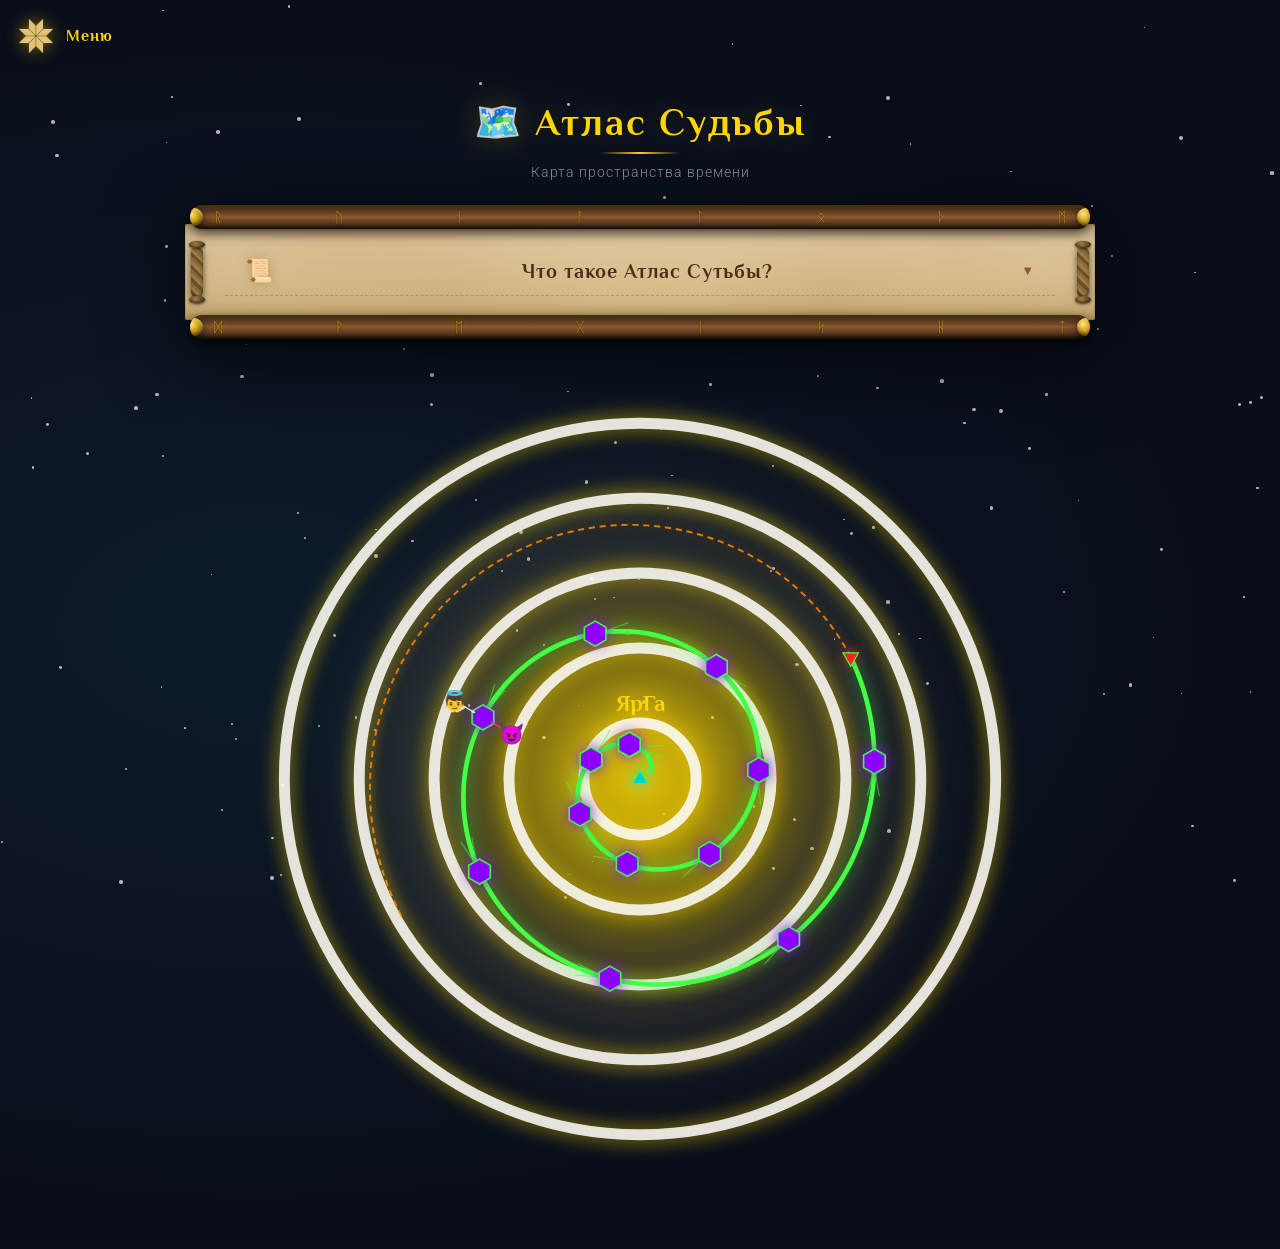
==== commit 62d9a96b: "добавил пантеон Богов" ====
--- a/atlas.html
+++ b/atlas.html
@@ -31,6 +31,10 @@
                 <img src="images/svarog-circle/circle-icon.png" alt="Сварожий круг" class="sidebar-icon-img">
                 <span class="sidebar-text">Сварожий круг</span>
             </a>
+            <a href="pantheon.html" class="top-nav-link">
+                <span class="sidebar-icon">🔆</span>
+                <span class="sidebar-text">Пантеон богов</span>
+            </a>    
             <a href="galactic-day.html" class="top-nav-link">
                 <img src="images/galactic-day/icon.png" alt="Галактические сутки" class="sidebar-icon-img">
                 <span class="sidebar-text">Галактические сутки</span>
--- a/css/style.css
+++ b/css/style.css
@@ -16,12 +16,6 @@
     background: radial-gradient(ellipse at 20% 50%, #0d1b2a, #0a0e1a 70%);
     position: relative;
     overflow-x: hidden;
-}
-
-/* ===== ФОН-КАРТИНКА ДЛЯ ГЛАВНОЙ ===== */
-body.bg-main {
-    background: #0a0e1a url('../images/backgrounds/main-bg.png') no-repeat center center fixed;
-    background-size: cover;
 }
 
 /* ===== 1.1. ЗВЁЗДЫ ===== */
@@ -32,7 +26,7 @@
     width: 100%;
     height: 100%;
     pointer-events: none;
-    z-index: 0;
+    z-index: 1;
     overflow: hidden;
 }
 
@@ -47,7 +41,7 @@
 h1 {
     text-align: center;
     color: #ffd700;
-    font-size: 28px;
+    font-size: 38px;
     margin-bottom: 10px;
     text-shadow: 0 0 30px rgba(255, 215, 0, 0.2), 0 0 60px rgba(255, 215, 0, 0.05);
     letter-spacing: 2px;
@@ -84,14 +78,14 @@
     justify-content: center;
     align-items: center;
     gap: 15px;
-    background: rgba(255, 255, 255, 0.04);
-    backdrop-filter: blur(10px);
-    -webkit-backdrop-filter: blur(10px);
+    background: rgba(255, 255, 255, 0.001);
+    backdrop-filter: blur(7px);
+    -webkit-backdrop-filter: blur(7px);
     padding: 15px 20px;
     border-radius: 16px;
     margin-bottom: 25px;
-    border: 1px solid rgba(255, 215, 0, 0.1);
-    box-shadow: 0 8px 32px rgba(0, 0, 0, 0.4);
+    border: 1px solid rgba(255, 215, 0, 0.07);
+    box-shadow: 0 8px 32px rgba(0, 0, 0, 0.11);
     position: relative;
     z-index: 1;
 }
@@ -841,7 +835,7 @@
     }
 
     h1 {
-        font-size: 22px;
+        font-size: 26px;
     }
 
     .controls {
@@ -949,7 +943,7 @@
     }
 
     h1 {
-        font-size: 18px;
+        font-size: 22px;
     }
 
     #chart-container {
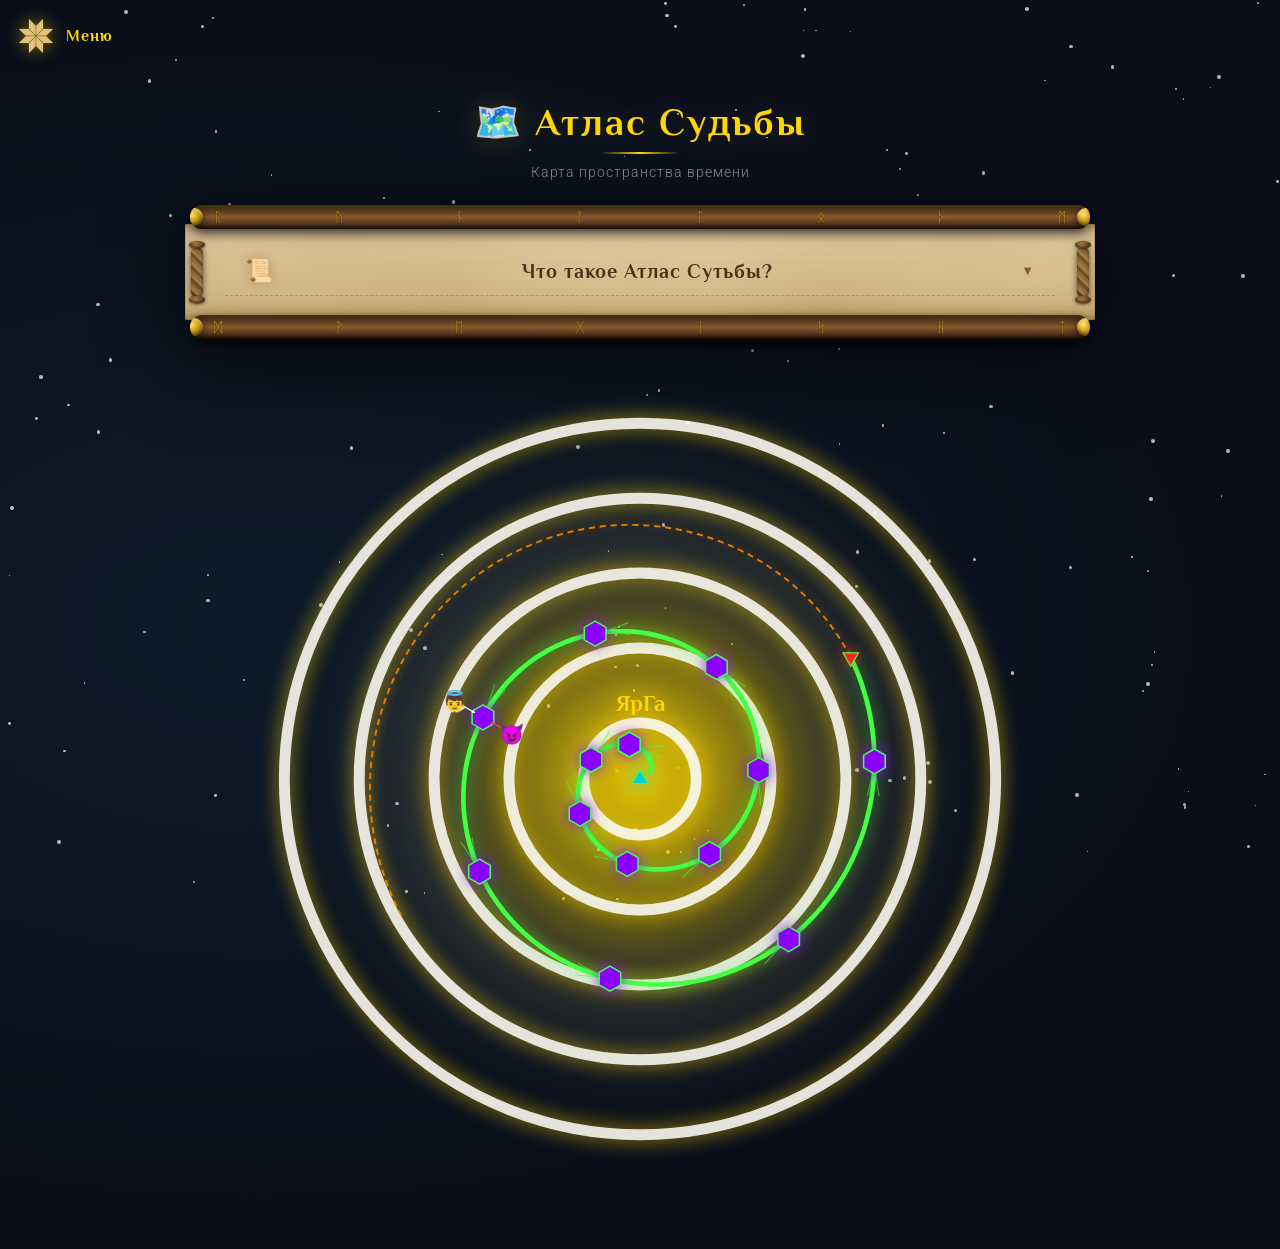
==== commit e5db6a66: "обновил сварожий круг" ====
--- a/atlas.html
+++ b/atlas.html
@@ -24,6 +24,10 @@
 
         <div class="top-nav-menu">
             <a href="index.html" class="top-nav-link">
+                <span class="sidebar-icon">🏠</span>
+                <span class="sidebar-text">Главная</span>
+            </a>
+            <a href="biorhythms.html" class="top-nav-link">
                 <span class="sidebar-icon">📊</span>
                 <span class="sidebar-text">Биоритмы</span>
             </a>
